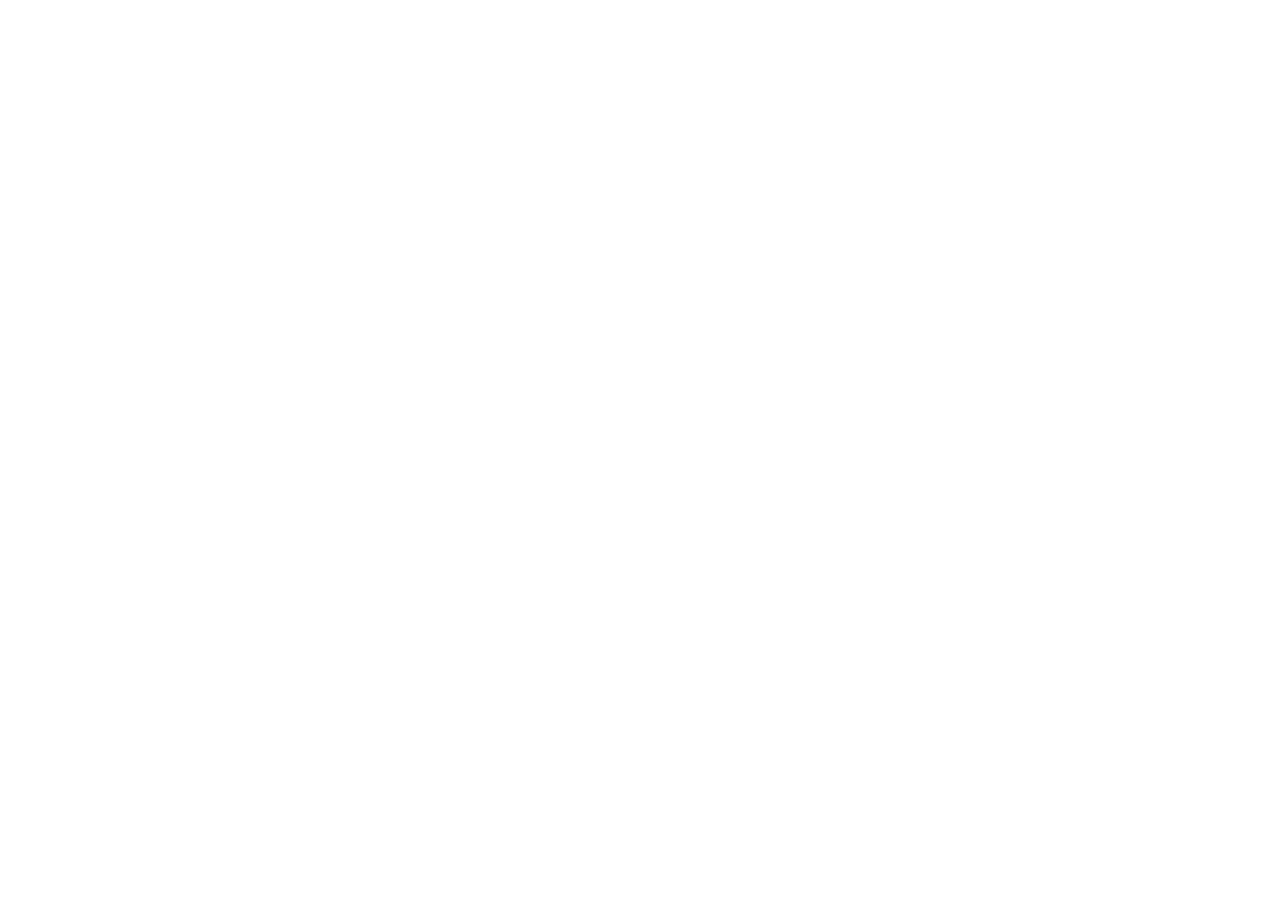
==== index.html @ a136c993 "Folder Structure Added" ====
<!DOCTYPE html>
<html lang="en">

<head>
    <meta charset="UTF-8">
    <meta name="viewport" content="width=device-width, initial-scale=1.0">
    <title>Document</title>
    <link rel="stylesheet" href="./assests/css/fonts.css">
    <link rel="stylesheet" href="./assests/css/style.css">
</head>

<body>

</body>

</html>
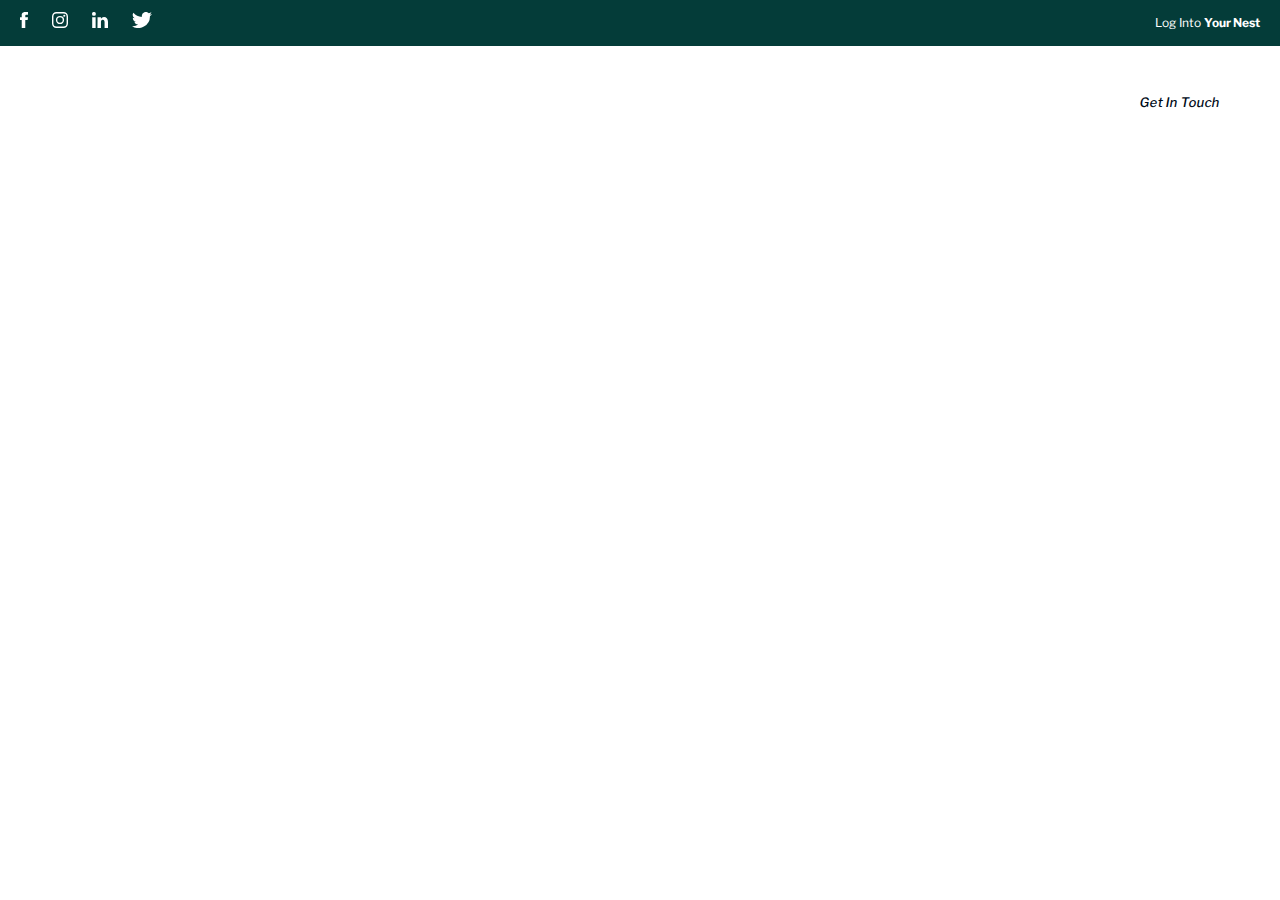
==== commit 4e68a20d: "Header Done" ====
--- a/index.html
+++ b/index.html
@@ -6,11 +6,101 @@
     <meta name="viewport" content="width=device-width, initial-scale=1.0">
     <title>Document</title>
     <link rel="stylesheet" href="./assests/css/fonts.css">
-    <link rel="stylesheet" href="./assests/css/style.css">
+    <link rel="stylesheet" href="./assests/css/app.css">
 </head>
 
 <body>
+    <!-- header start -->
+    <header>
+        <div class="top-bar">
+            <div class="container">
+                <div class="top-bar-wrapper">
+                    <div class="social-icons">
+                        <a href="javascript:void(0);" class="social-icon">
+                            <img src="./assests/images/icons/facebook.svg" alt="facebook">
+                        </a>
+                        <a href="javascript:void(0);" class="social-icon">
+                            <img src="./assests/images/icons/instagram.svg" alt="instagram">
+                        </a>
+                        <a href="javascript:void(0);" class="social-icon">
+                            <img src="./assests/images/icons/linkden.svg" alt="linkden">
+                        </a>
+                        <a href="javascript:void(0);" class="social-icon">
+                            <img src="./assests/images/icons/twitter.svg" alt="twitter">
+                        </a>
+                    </div>
+                    <div class="log-into">
+                        <a href="javascript:void(0);">Log Into <strong>Your Nest</strong></a>
+                    </div>
+
+                </div>
+            </div>
+        </div>
+        <div class="container">
+            <div class="menu-and-logo">
+                <div class="logo-nav-wrapper">
+                    <div class="logo">
+                        <img src="./assests/images/logos/brand-logo.svg" alt="brand-logo" class="light-logo">
+                        <img src="./assests/images/logos/dark-brand-logo.svg" alt="brand-logo" class="dark-logo">
+                    </div>
+                    <button type="button" class="nav-btn">
+                        <svg xmlns="http://www.w3.org/2000/svg" width="39" height="22" viewBox="0 0 39 22">
+                            <g id="Group_2636" data-name="Group 2636" transform="translate(-319 -86)">
+                                <rect id="Rectangle_878" data-name="Rectangle 878" width="39" height="2" transform="translate(319 86)" />
+                                <rect id="Rectangle_879" data-name="Rectangle 879" width="39" height="2" transform="translate(319 96)" />
+                                <rect id="Rectangle_880" data-name="Rectangle 880" width="39" height="2" transform="translate(319 106)" />
+                            </g>
+                        </svg>
+                    </button>
+                </div>
+                <div class="nav-menu">
+                    <div class="menu-and-btn-wrapper">
+                        <ul>
+                            <li><a href="javascript:void(0);">Who we are</a></li>
+                            <li><a href="javascript:void(0);">What We Do</a></li>
+                            <li><a href="javascript:void(0);">Our Purpose</a></li>
+                            <li><a href="javascript:void(0);">Case Studies</a></li>
+                            <li><a href="javascript:void(0);">Resources</a></li>
+                            <li><a href="javascript:void(0);" class="logo-in-text">Log Into <strong>Your Nest</strong></a></li>
+                        </ul>
+                        <div>
+                            <a href="javascript:void(0);" class="btn btn-header">Get In Touch</a>
+                        </div>
+                    </div>
+
+                </div>
+            </div>
+        </div>
+    </header>
+    <!-- header end -->
+
+    <!-- hero-banner start -->
+    <section class="hero-banner">
+        <div class="container">
+        </div>
+    </section>
+    <!-- hero-banner end -->
 
 </body>
+<script src="https://code.jquery.com/jquery-3.7.1.min.js"></script>
+<script>
+    function headerScript() {
+        var $menu = $('header').find('.nav-menu');
+        var $header = $('header');
+        var $navBtn = $('.nav-btn');
+        if (window.innerWidth < 1024) {
+            $menu.hide();
+            $navBtn.off('click').on('click', function () {
+                $header.toggleClass('active');
+                $header.find('.nav-menu').stop(true, true).slideToggle();
+            });
+        } else {
+            $menu.show();
+            $header.removeClass('active');
+        }
+    }
+    $(document).ready(headerScript);
+    $(window).on('resize', headerScript);
+</script>
 
 </html>--- a/assests/css/fonts.css
+++ b/assests/css/fonts.css
@@ -0,0 +1,140 @@
+@font-face {
+  font-family: "Libre Franklin";
+  src: url("../fonts/LibreFranklin-Black.eot");
+  src: url("../fonts/LibreFranklin-Black.eot?#iefix")
+      format("embedded-opentype"),
+    url("../fonts/LibreFranklin-Black.woff2") format("woff2"),
+    url("../fonts/LibreFranklin-Black.woff") format("woff"),
+    url("../fonts/LibreFranklin-Black.ttf") format("truetype");
+  font-weight: 900;
+  font-style: normal;
+  font-display: swap;
+}
+
+@font-face {
+  font-family: "Libre Franklin";
+  src: url("../fonts/LibreFranklin-ExtraBold.eot");
+  src: url("../fonts/LibreFranklin-ExtraBold.eot?#iefix")
+      format("embedded-opentype"),
+    url("../fonts/LibreFranklin-ExtraBold.woff2") format("woff2"),
+    url("../fonts/LibreFranklin-ExtraBold.woff") format("woff"),
+    url("../fonts/LibreFranklin-ExtraBold.ttf") format("truetype");
+  font-weight: bold;
+  font-style: normal;
+  font-display: swap;
+}
+
+@font-face {
+  font-family: "Libre Franklin";
+  src: url("../fonts/LibreFranklin-Bold.eot");
+  src: url("../fonts/LibreFranklin-Bold.eot?#iefix") format("embedded-opentype"),
+    url("../fonts/LibreFranklin-Bold.woff2") format("woff2"),
+    url("../fonts/LibreFranklin-Bold.woff") format("woff"),
+    url("../fonts/LibreFranklin-Bold.ttf") format("truetype");
+  font-weight: bold;
+  font-style: normal;
+  font-display: swap;
+}
+
+@font-face {
+  font-family: "Libre Franklin";
+  src: url("../fonts/LibreFranklin-ExtraLight.eot");
+  src: url("../fonts/LibreFranklin-ExtraLight.eot?#iefix")
+      format("embedded-opentype"),
+    url("../fonts/LibreFranklin-ExtraLight.woff2") format("woff2"),
+    url("../fonts/LibreFranklin-ExtraLight.woff") format("woff"),
+    url("../fonts/LibreFranklin-ExtraLight.ttf") format("truetype");
+  font-weight: 200;
+  font-style: normal;
+  font-display: swap;
+}
+
+@font-face {
+  font-family: "Libre Franklin";
+  src: url("../fonts/LibreFranklin-Light.eot");
+  src: url("../fonts/LibreFranklin-Light.eot?#iefix")
+      format("embedded-opentype"),
+    url("../fonts/LibreFranklin-Light.woff2") format("woff2"),
+    url("../fonts/LibreFranklin-Light.woff") format("woff"),
+    url("../fonts/LibreFranklin-Light.ttf") format("truetype");
+  font-weight: 300;
+  font-style: normal;
+  font-display: swap;
+}
+
+@font-face {
+  font-family: "Libre Franklin";
+  src: url("../fonts/LibreFranklin-LightItalic.eot");
+  src: url("../fonts/LibreFranklin-LightItalic.eot?#iefix")
+      format("embedded-opentype"),
+    url("../fonts/LibreFranklin-LightItalic.woff2") format("woff2"),
+    url("../fonts/LibreFranklin-LightItalic.woff") format("woff"),
+    url("../fonts/LibreFranklin-LightItalic.ttf") format("truetype");
+  font-weight: 300;
+  font-style: italic;
+  font-display: swap;
+}
+
+@font-face {
+  font-family: "Libre Franklin";
+  src: url("../fonts/LibreFranklin-Regular.eot");
+  src: url("../fonts/LibreFranklin-Regular.eot?#iefix")
+      format("embedded-opentype"),
+    url("../fonts/LibreFranklin-Regular.woff2") format("woff2"),
+    url("../fonts/LibreFranklin-Regular.woff") format("woff"),
+    url("../fonts/LibreFranklin-Regular.ttf") format("truetype");
+  font-weight: normal;
+  font-style: normal;
+  font-display: swap;
+}
+
+@font-face {
+  font-family: "Libre Franklin";
+  src: url("../fonts/LibreFranklin-SemiBold.eot");
+  src: url("../fonts/LibreFranklin-SemiBold.eot?#iefix")
+      format("embedded-opentype"),
+    url("../fonts/LibreFranklin-SemiBold.woff2") format("woff2"),
+    url("../fonts/LibreFranklin-SemiBold.woff") format("woff"),
+    url("../fonts/LibreFranklin-SemiBold.ttf") format("truetype");
+  font-weight: 600;
+  font-style: normal;
+  font-display: swap;
+}
+
+@font-face {
+  font-family: "Libre Franklin";
+  src: url("../fonts/LibreFranklin-Thin.eot");
+  src: url("../fonts/LibreFranklin-Thin.eot?#iefix") format("embedded-opentype"),
+    url("../fonts/LibreFranklin-Thin.woff2") format("woff2"),
+    url("../fonts/LibreFranklin-Thin.woff") format("woff"),
+    url("../fonts/LibreFranklin-Thin.ttf") format("truetype");
+  font-weight: 100;
+  font-style: normal;
+  font-display: swap;
+}
+
+@font-face {
+  font-family: "Libre Franklin";
+  src: url("../fonts/LibreFranklin-Medium.eot");
+  src: url("../fonts/LibreFranklin-Medium.eot?#iefix")
+      format("embedded-opentype"),
+    url("../fonts/LibreFranklin-Medium.woff2") format("woff2"),
+    url("../fonts/LibreFranklin-Medium.woff") format("woff"),
+    url("../fonts/LibreFranklin-Medium.ttf") format("truetype");
+  font-weight: 500;
+  font-style: normal;
+  font-display: swap;
+}
+
+@font-face {
+  font-family: "Libre Franklin";
+  src: url("../fonts/LibreFranklin-Thin_1.eot");
+  src: url("../fonts/LibreFranklin-Thin_1.eot?#iefix")
+      format("embedded-opentype"),
+    url("../fonts/LibreFranklin-Thin_1.woff2") format("woff2"),
+    url("../fonts/LibreFranklin-Thin_1.woff") format("woff"),
+    url("../fonts/LibreFranklin-Thin_1.ttf") format("truetype");
+  font-weight: 100;
+  font-style: normal;
+  font-display: swap;
+}
--- a/assests/css/app.css
+++ b/assests/css/app.css
@@ -0,0 +1,2 @@
+@import url("./style.css");
+@import url("./header.css");
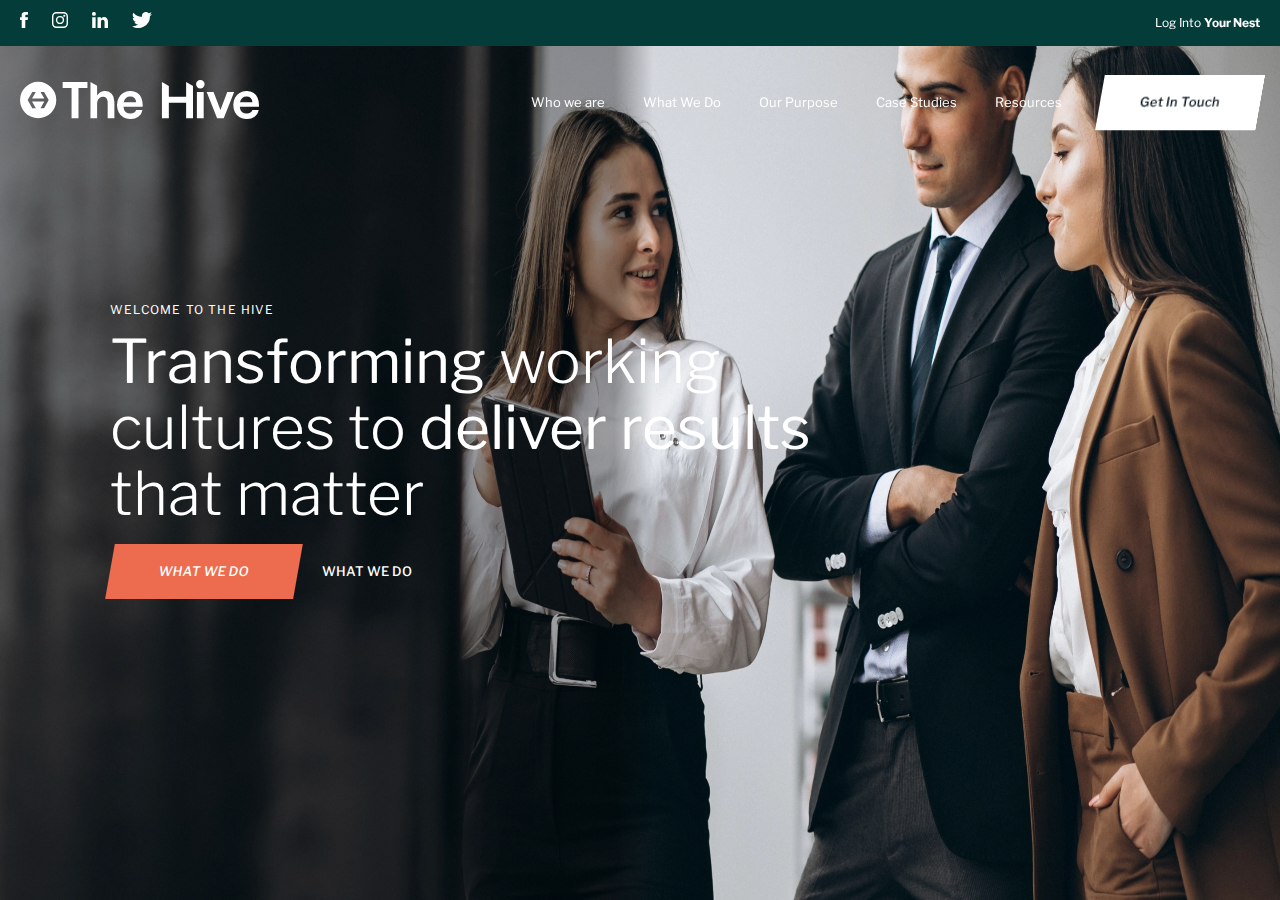
==== commit b4ddf594: "Hero Banner Responsive : WIP" ====
--- a/index.html
+++ b/index.html
@@ -64,7 +64,7 @@
                             <li><a href="javascript:void(0);" class="logo-in-text">Log Into <strong>Your Nest</strong></a></li>
                         </ul>
                         <div>
-                            <a href="javascript:void(0);" class="btn btn-header">Get In Touch</a>
+                            <a href="javascript:void(0);" class="btn-header">Get In Touch</a>
                         </div>
                     </div>
 
@@ -77,6 +77,17 @@
     <!-- hero-banner start -->
     <section class="hero-banner">
         <div class="container">
+            <div class="hero-content-wrapper">
+                <span class="caption">WELCOME TO THE HIVE</span>
+                <h1><strong>Transforming</strong> working cultures to <strong>deliver results </strong>that matter</h1>
+                <div class="hero-btn-wrap">
+                    <a href="javascript:void(0);" class="btn btn-primary">WHAT WE DO</a>
+                    <a href="javascript:void(0);" class="btn-text">WHAT WE DO</a>
+                </div>
+            </div>
+        </div>
+        <div class="hero-img">
+            <img src="./assests/images/section/hero-banner.jpg" alt="hero-banner">
         </div>
     </section>
     <!-- hero-banner end -->
@@ -84,6 +95,10 @@
 </body>
 <script src="https://code.jquery.com/jquery-3.7.1.min.js"></script>
 <script>
+    var $headerHeight = $('header').innerHeight() + 'px';
+    $("body").css("--headerHeight", $headerHeight);
+
+
     function headerScript() {
         var $menu = $('header').find('.nav-menu');
         var $header = $('header');
--- a/assests/css/app.css
+++ b/assests/css/app.css
@@ -1,2 +1,3 @@
 @import url("./style.css");
 @import url("./header.css");
+@import url("./section.css");
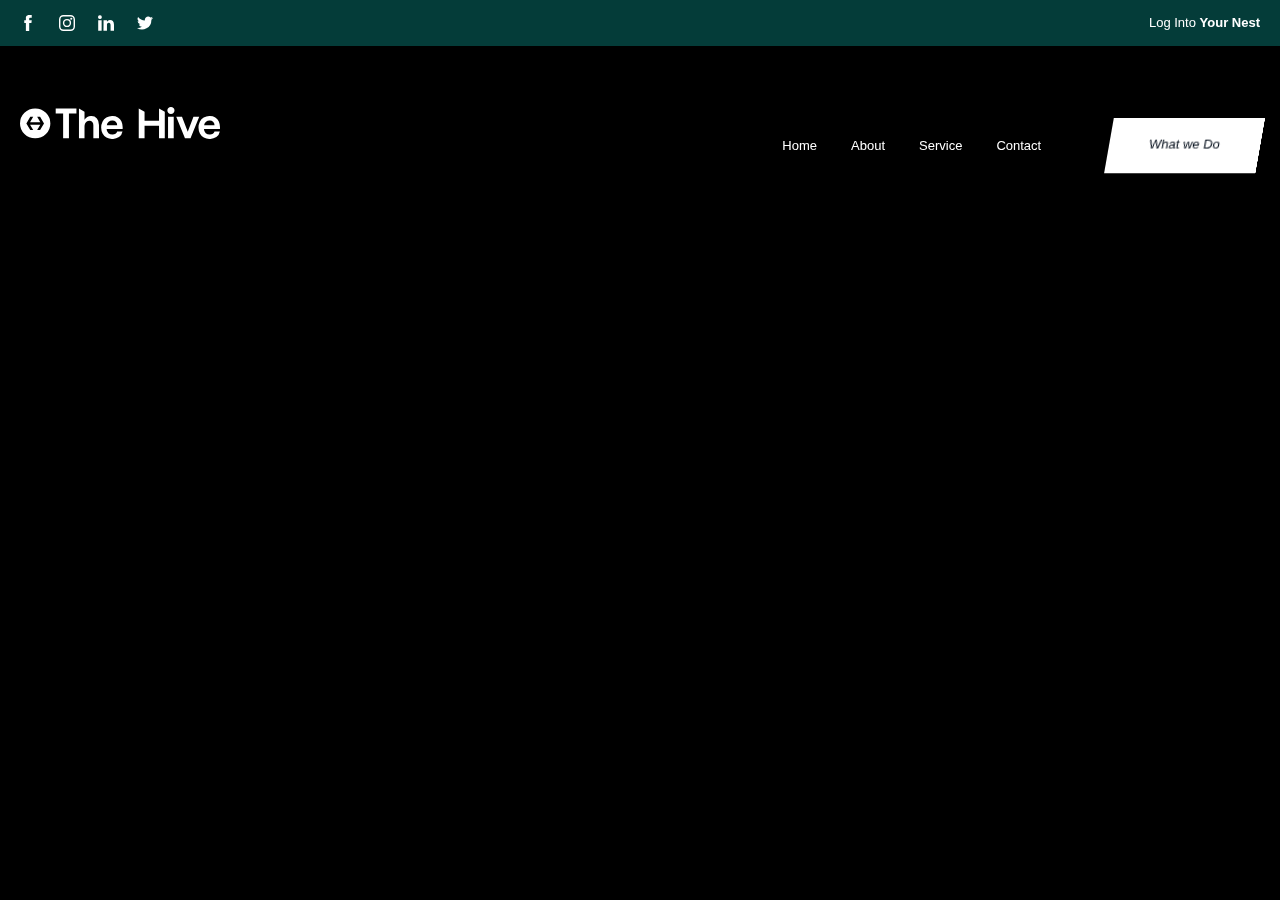
==== commit 922153e0: "Header Done" ====
--- a/index.html
+++ b/index.html
@@ -2,120 +2,108 @@
 <html lang="en">
 
 <head>
+    <title>Document</title>
     <meta charset="UTF-8">
     <meta name="viewport" content="width=device-width, initial-scale=1.0">
-    <title>Document</title>
-    <link rel="stylesheet" href="./assests/css/fonts.css">
     <link rel="stylesheet" href="./assests/css/app.css">
 </head>
 
-<body>
-    <!-- header start -->
-    <header>
-        <div class="top-bar">
-            <div class="container">
-                <div class="top-bar-wrapper">
-                    <div class="social-icons">
-                        <a href="javascript:void(0);" class="social-icon">
-                            <img src="./assests/images/icons/facebook.svg" alt="facebook">
-                        </a>
-                        <a href="javascript:void(0);" class="social-icon">
-                            <img src="./assests/images/icons/instagram.svg" alt="instagram">
-                        </a>
-                        <a href="javascript:void(0);" class="social-icon">
-                            <img src="./assests/images/icons/linkden.svg" alt="linkden">
-                        </a>
-                        <a href="javascript:void(0);" class="social-icon">
-                            <img src="./assests/images/icons/twitter.svg" alt="twitter">
-                        </a>
-                    </div>
-                    <div class="log-into">
-                        <a href="javascript:void(0);">Log Into <strong>Your Nest</strong></a>
-                    </div>
-
+<body style="background-color: var(--black);">
+    <script src="./assests/js/main.js"></script>
+</body>
+<!-- Header Start -->
+<header>
+    <div class="header-top-bar">
+        <div class="container">
+            <div class="top-bar">
+                <div class="social-icons">
+                    <a href="javascript">
+                        <img src="./assests/images/icons/facebook.svg" alt="facebook">
+                    </a>
+                    <a href="javascript">
+                        <img src="./assests/images/icons/instagram.svg" alt="instagram">
+                    </a>
+                    <a href="javascript">
+                        <img src="./assests/images/icons/linkden.svg" alt="linkden">
+                    </a>
+                    <a href="javascript">
+                        <img src="./assests/images/icons/twitter.svg" alt="twitter">
+                    </a>
+                </div>
+                <div class="log-text">
+                    <a href="javascript:void(0);">Log Into <strong>Your Nest</strong></a>
                 </div>
             </div>
         </div>
-        <div class="container">
-            <div class="menu-and-logo">
-                <div class="logo-nav-wrapper">
-                    <div class="logo">
-                        <img src="./assests/images/logos/brand-logo.svg" alt="brand-logo" class="light-logo">
-                        <img src="./assests/images/logos/dark-brand-logo.svg" alt="brand-logo" class="dark-logo">
-                    </div>
-                    <button type="button" class="nav-btn">
-                        <svg xmlns="http://www.w3.org/2000/svg" width="39" height="22" viewBox="0 0 39 22">
-                            <g id="Group_2636" data-name="Group 2636" transform="translate(-319 -86)">
-                                <rect id="Rectangle_878" data-name="Rectangle 878" width="39" height="2" transform="translate(319 86)" />
-                                <rect id="Rectangle_879" data-name="Rectangle 879" width="39" height="2" transform="translate(319 96)" />
-                                <rect id="Rectangle_880" data-name="Rectangle 880" width="39" height="2" transform="translate(319 106)" />
+    </div>
+    <div class="container">
+        <div class="header-main-wrapper">
+            <div class="logo-nav-wrapper">
+                <a href="javascript:void(0);">
+                    <img src="./assests/images/logos/brand-logo.svg" alt="brand-logo">
+                </a>
+                <div class="nav-bar">
+                    <svg xmlns="http://www.w3.org/2000/svg" width="39" height="22" viewBox="0 0 39 22">
+                        <g id="Group_2636" data-name="Group 2636" transform="translate(-319 -86)">
+                            <rect id="Rectangle_878" data-name="Rectangle 878" width="39" height="2" transform="translate(319 86)" />
+                            <rect id="Rectangle_879" data-name="Rectangle 879" width="39" height="2" transform="translate(319 96)" />
+                            <rect id="Rectangle_880" data-name="Rectangle 880" width="39" height="2" transform="translate(319 106)" />
+                        </g>
+                    </svg>
+                </div>
+            </div>
+            <div class="menu-items">
+                <div class="logo-nav-wrapper light">
+                    <a href="javascript:void(0);">
+                        <img src="./assests/images/logos/dark-brand-logo.svg" alt="brand-logo">
+                    </a>
+                    <div class="nav-bar">
+                        <svg xmlns="http://www.w3.org/2000/svg" width="51" height="51" viewBox="0 0 51 51">
+                            <g id="Group_931" data-name="Group 931" transform="translate(-1148 -140.32)">
+                                <circle id="Ellipse_25" data-name="Ellipse 25" cx="25.5" cy="25.5" r="25.5" transform="translate(1148 140.32)" fill="#ed6c4f" />
+                                <g id="Group_364" data-name="Group 364" transform="translate(1165.471 157.471)">
+                                    <rect id="Rectangle_35" data-name="Rectangle 35" width="22.133" height="1.844" transform="translate(0 15.651) rotate(-45)" fill="#fff" />
+                                    <rect id="Rectangle_36" data-name="Rectangle 36" width="22.133" height="1.844" transform="translate(15.651 16.955) rotate(-135)" fill="#fff" />
+                                </g>
                             </g>
                         </svg>
-                    </button>
+                    </div>
                 </div>
-                <div class="nav-menu">
-                    <div class="menu-and-btn-wrapper">
-                        <ul>
-                            <li><a href="javascript:void(0);">Who we are</a></li>
-                            <li><a href="javascript:void(0);">What We Do</a></li>
-                            <li><a href="javascript:void(0);">Our Purpose</a></li>
-                            <li><a href="javascript:void(0);">Case Studies</a></li>
-                            <li><a href="javascript:void(0);">Resources</a></li>
-                            <li><a href="javascript:void(0);" class="logo-in-text">Log Into <strong>Your Nest</strong></a></li>
-                        </ul>
-                        <div>
-                            <a href="javascript:void(0);" class="btn-header">Get In Touch</a>
-                        </div>
-                    </div>
-
-                </div>
+                <ul>
+                    <li>
+                        <a href="javascript:void(0);">Home</a>
+                    </li>
+                    <li>
+                        <a href="javascript:void(0);">About</a>
+                    </li>
+                    <li>
+                        <a href="javascript:void(0);">Service</a>
+                    </li>
+                    <li>
+                        <a href="javascript:void(0);">Contact</a>
+                    </li>
+                    <li>
+                        <a href="javascript:void(0);" class="text-log-info">Log Into <strong>Your Nest</strong></a>
+                    </li>
+                    <li class="header-btn-wrapper">
+                        <a href="javascript:void(0);" class="btn-header">What we Do</a>
+                        <a href="javascript:void(0);" class="btn btn-secondary">GET IN TOUCH</a>
+                    </li>
+                </ul>
             </div>
         </div>
-    </header>
-    <!-- header end -->
-
-    <!-- hero-banner start -->
-    <section class="hero-banner">
-        <div class="container">
-            <div class="hero-content-wrapper">
-                <span class="caption">WELCOME TO THE HIVE</span>
-                <h1><strong>Transforming</strong> working cultures to <strong>deliver results </strong>that matter</h1>
-                <div class="hero-btn-wrap">
-                    <a href="javascript:void(0);" class="btn btn-primary">WHAT WE DO</a>
-                    <a href="javascript:void(0);" class="btn-text">WHAT WE DO</a>
-                </div>
-            </div>
-        </div>
-        <div class="hero-img">
-            <img src="./assests/images/section/hero-banner.jpg" alt="hero-banner">
-        </div>
-    </section>
-    <!-- hero-banner end -->
-
-</body>
+    </div>
+</header>
+<!-- Header End -->
 <script src="https://code.jquery.com/jquery-3.7.1.min.js"></script>
 <script>
-    var $headerHeight = $('header').innerHeight() + 'px';
-    $("body").css("--headerHeight", $headerHeight);
-
-
-    function headerScript() {
-        var $menu = $('header').find('.nav-menu');
+    $(document).ready(function () {
         var $header = $('header');
-        var $navBtn = $('.nav-btn');
-        if (window.innerWidth < 1024) {
-            $menu.hide();
-            $navBtn.off('click').on('click', function () {
-                $header.toggleClass('active');
-                $header.find('.nav-menu').stop(true, true).slideToggle();
-            });
-        } else {
-            $menu.show();
-            $header.removeClass('active');
-        }
-    }
-    $(document).ready(headerScript);
-    $(window).on('resize', headerScript);
+        $('body').css('--headerHeight', $header.innerHeight() + "px");
+        $('.nav-bar').click(function () {
+            $('header').toggleClass('meno-open');
+        })
+    });
 </script>
 
 </html>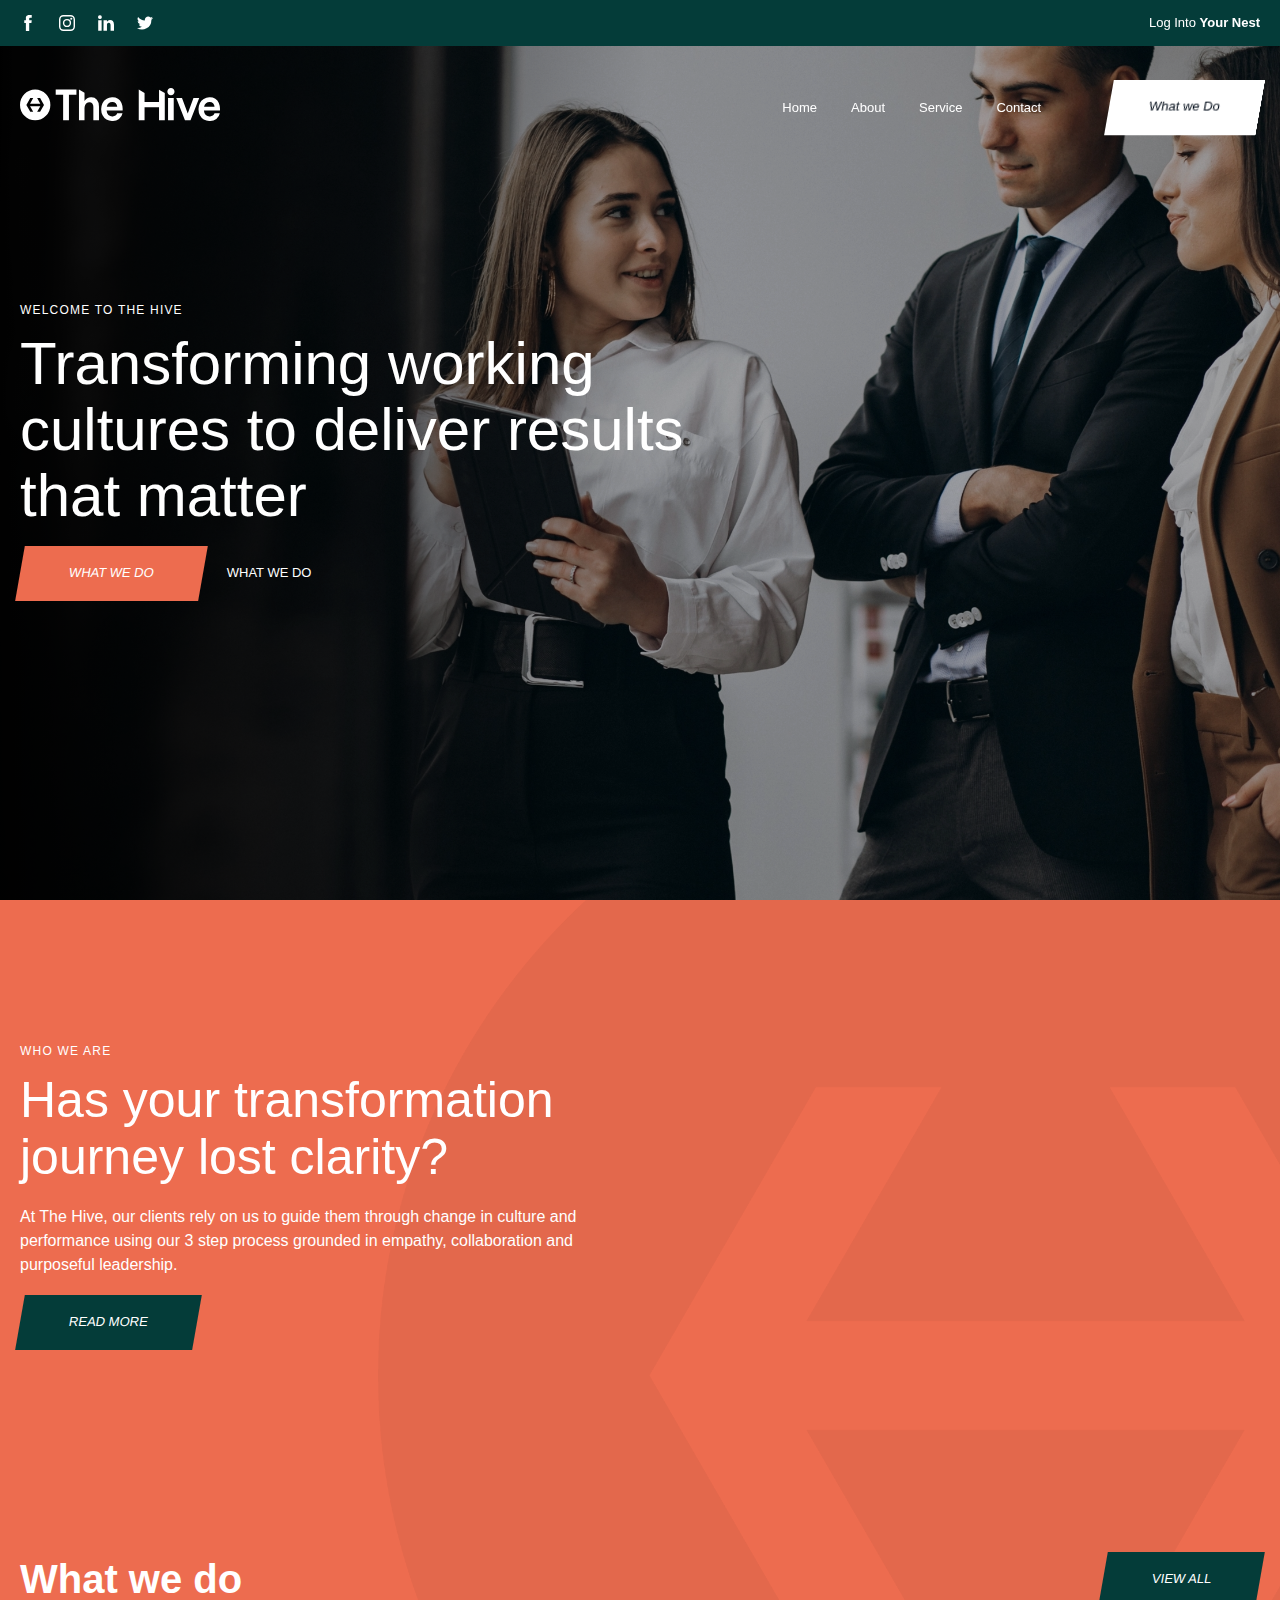
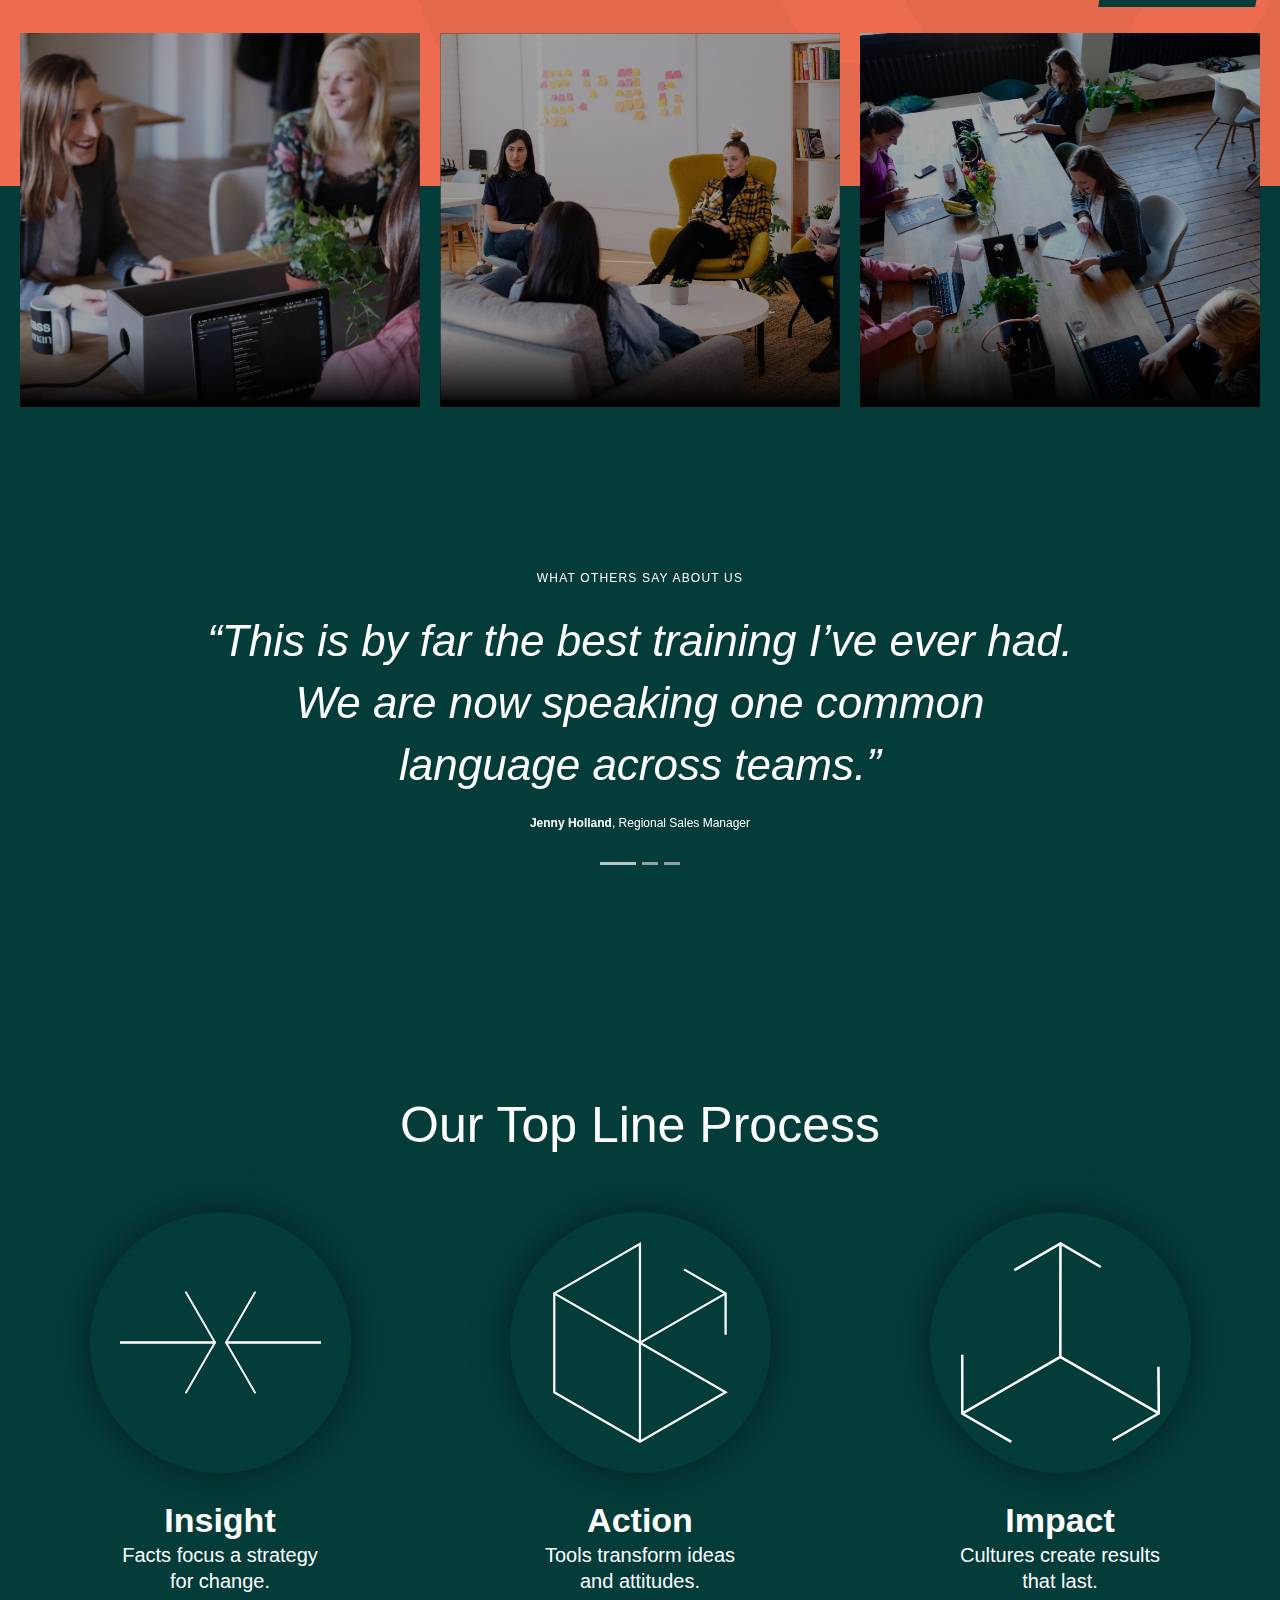
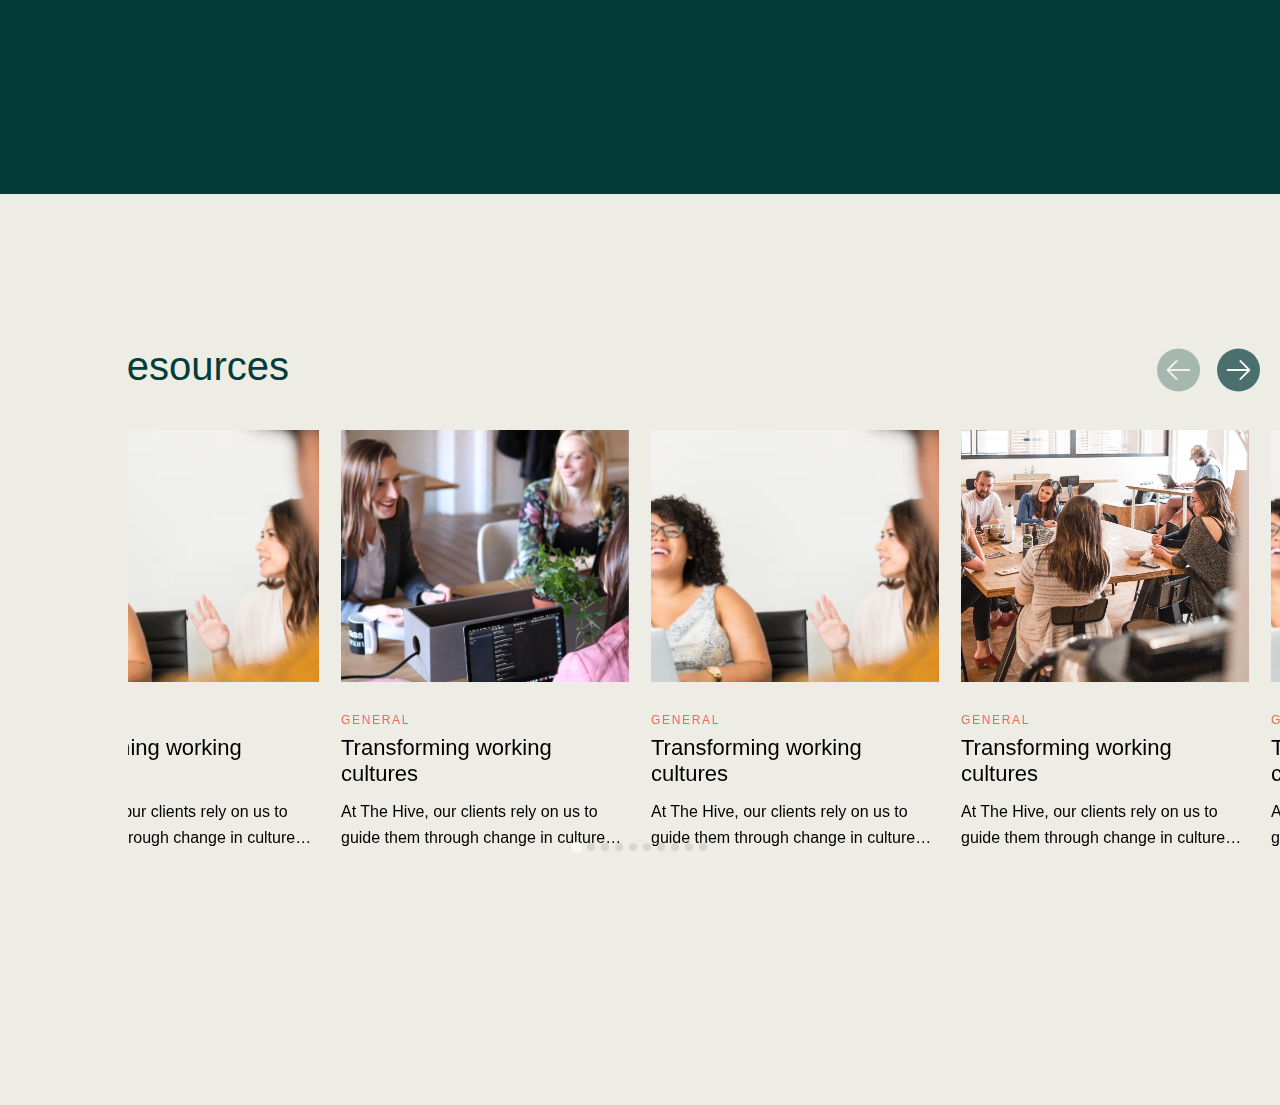
==== commit 2e58af44: "Our  Resources Slider Design" ====
--- a/index.html
+++ b/index.html
@@ -5,10 +5,11 @@
     <title>Document</title>
     <meta charset="UTF-8">
     <meta name="viewport" content="width=device-width, initial-scale=1.0">
+    <link href="https://cdn.jsdelivr.net/npm/@splidejs/splide@4.1.4/dist/css/splide.min.css" rel="stylesheet">
     <link rel="stylesheet" href="./assests/css/app.css">
 </head>
 
-<body style="background-color: var(--black);">
+<body>
     <script src="./assests/js/main.js"></script>
 </body>
 <!-- Header Start -->
@@ -40,7 +41,8 @@
         <div class="header-main-wrapper">
             <div class="logo-nav-wrapper">
                 <a href="javascript:void(0);">
-                    <img src="./assests/images/logos/brand-logo.svg" alt="brand-logo">
+                    <img src="./assests/images/logos/brand-logo.svg" class="light-brand-logo" alt="brand-logo">
+                    <img src="./assests/images/logos/dark-brand-logo.svg" class="dark-brand-logo" alt="brand-logo">
                 </a>
                 <div class="nav-bar">
                     <svg xmlns="http://www.w3.org/2000/svg" width="39" height="22" viewBox="0 0 39 22">
@@ -95,8 +97,341 @@
     </div>
 </header>
 <!-- Header End -->
+
+<section class="hero-banner">
+    <div class="container">
+        <div class="hero-content">
+            <span class="caption">WELCOME TO THE HIVE</span>
+            <h1><strong>Transforming</strong> working cultures to <strong>deliver results</strong> that matter</h1>
+            <div class="hero-btn-wrapper">
+                <a href="javascript:void(0);" class="btn btn-primary">WHAT WE DO</a>
+                <a href="javascript:void(0);" class="btn btn-primary mobile">WHAT WE DO</a>
+                <a href="javascript:void(0);" class="btn-text">WHAT WE DO</a>
+            </div>
+        </div>
+    </div>
+    <div class="hero-image">
+        <img src="./assests/images/section/hero-banner.jpg" alt="hero-banner">
+    </div>
+</section>
+
+<!-- Hero End -->
+
+<section class="transformation-journey">
+    <div class="container">
+        <div class="journey-content">
+            <span class="caption">WHO WE ARE</span>
+            <h2>Has your transformation journey <strong>lost clarity?</strong></h2>
+            <p>At The Hive, our clients rely on us to guide them through change in culture and performance using our 3 step process grounded in empathy, collaboration and purposeful leadership.</p>
+            <a href="javascript:void(0);" class="btn btn-secondary">READ MORE</a>
+        </div>
+        <div class="what-we-do">
+            <div class="what-we-header">
+                <h3>What we do</h3>
+                <a href="javascript:void(0);" class="btn btn-secondary">VIEW ALL</a>
+            </div>
+            <div class="what-we-cards">
+                <a href="javascript:void(0);" class="we-card">
+                    <div class="we-card-img">
+                        <img src="./assests/images/section/problem-solving.png.png" alt="problem-solving.png">
+                    </div>
+                    <div class="we-card-content">
+                        <h4>Problem Solving</h4>
+                        <span class="we-card-icon">
+                            <svg xmlns="http://www.w3.org/2000/svg" viewBox="0 0 24 24" fill="none" stroke="currentColor" stroke-linecap="round" stroke-linejoin="round" width="24" height="24" stroke-width="2">
+                                <path d="M5 12l14 0"></path>
+                                <path d="M15 16l4 -4"></path>
+                                <path d="M15 8l4 4"></path>
+                            </svg>
+                        </span>
+                    </div>
+                </a>
+                <a href="javascript:void(0);" class="we-card">
+                    <div class="we-card-img">
+                        <img src="./assests/images/section/communication.png" alt="communication">
+                    </div>
+                    <div class="we-card-content">
+                        <h4>Communication</h4>
+                        <span class="we-card-icon">
+                            <svg xmlns="http://www.w3.org/2000/svg" viewBox="0 0 24 24" fill="none" stroke="currentColor" stroke-linecap="round" stroke-linejoin="round" width="24" height="24" stroke-width="2">
+                                <path d="M5 12l14 0"></path>
+                                <path d="M15 16l4 -4"></path>
+                                <path d="M15 8l4 4"></path>
+                            </svg>
+                        </span>
+                    </div>
+                </a>
+                <a href="javascript:void(0);" class="we-card">
+                    <div class="we-card-img">
+                        <img src="./assests/images/section/leadership.png" alt="leadership">
+                    </div>
+                    <div class="we-card-content">
+                        <h4>Leadership</h4>
+                        <span class="we-card-icon">
+                            <svg xmlns="http://www.w3.org/2000/svg" viewBox="0 0 24 24" fill="none" stroke="currentColor" stroke-linecap="round" stroke-linejoin="round" width="24" height="24" stroke-width="2">
+                                <path d="M5 12l14 0"></path>
+                                <path d="M15 16l4 -4"></path>
+                                <path d="M15 8l4 4"></path>
+                            </svg>
+                        </span>
+                    </div>
+                </a>
+            </div>
+        </div>
+    </div>
+    <!-- Thre box with Icon -->
+</section>
+
+<!-- Testimonial -->
+<section class="testimonial">
+    <div class="container">
+        <div class="testimonial-slider splide" role="group" aria-label="Splide Basic HTML Example">
+            <div class="splide__track">
+                <ul class="splide__list">
+                    <li class="splide__slide">
+                        <div class="testimonial-slide">
+                            <span class="caption">WHAT OTHERS SAY ABOUT US</span>
+                            <h2>“This is by far the best training I’ve ever had. We are now speaking one common language across teams.”</h2>
+                            <span class="author-name"><strong>Jenny Holland</strong>, Regional Sales Manager</span>
+                        </div>
+                    </li>
+                    <li class="splide__slide">
+                        <div class="testimonial-slide">
+                            <span class="caption">WHAT OTHERS SAY ABOUT US</span>
+                            <h2>“This is by far the best training I’ve ever had. We are now speaking one common language across teams.”</h2>
+                            <span class="author-name"><strong>Jenny Holland</strong>, Regional Sales Manager</span>
+                        </div>
+                    </li>
+                    <li class="splide__slide">
+                        <div class="testimonial-slide">
+                            <span class="caption">WHAT OTHERS SAY ABOUT US</span>
+                            <h2>“This is by far the best training I’ve ever had. We are now speaking one common language across teams.”</h2>
+                            <span class="author-name"><strong>Jenny Holland</strong>, Regional Sales Manager</span>
+                        </div>
+                    </li>
+                </ul>
+            </div>
+        </div>
+    </div>
+</section>
+
+<!-- Our Top Line Process -->
+<section class="line-process-section">
+    <div class="container">
+        <div>
+            <h2>Our Top Line <strong>Process</strong></h2>
+            <div class="line-process-grid">
+                <div class="line-process-item">
+                    <div class="process-item-img">
+                        <img src="./assests/images/section/insight.svg" alt="insight">
+                    </div>
+                    <h4>Insight</h4>
+                    <p class="process-content-line">Facts focus a strategy for change.</p>
+                </div>
+                <div class="line-process-item">
+                    <div class="process-item-img">
+                        <img src="./assests/images/section/action.svg" alt="action">
+                    </div>
+                    <h4>Action</h4>
+                    <p class="process-content-line">Tools transform ideas and attitudes.</p>
+                </div>
+                <div class="line-process-item">
+                    <div class="process-item-img">
+                        <img src="./assests/images/section/impact.svg" alt="impact">
+                    </div>
+                    <h4>Impact</h4>
+                    <p class="process-content-line">Cultures create results that last.</p>
+                </div>
+            </div>
+        </div>
+    </div>
+</section>
+
+<!-- Our Resources  -->
+<section class="our-resources">
+    <div class="container">
+        <div class="resources-heading">
+            <h2>Our Resources</h2>
+        </div>
+        <div class="our-resources-slider splide" role="group" aria-label="Splide Basic HTML Example">
+            <div class="splide__arrows">
+                <button class="splide__arrow splide__arrow--prev">
+                    <svg data-slot="icon" fill="none" stroke-width="1.5" stroke="currentColor" viewBox="0 0 24 24" xmlns="http://www.w3.org/2000/svg" aria-hidden="true">
+                        <path stroke-linecap="round" stroke-linejoin="round" d="M10.5 19.5 3 12m0 0 7.5-7.5M3 12h18"></path>
+                    </svg>
+                </button>
+                <button class="splide__arrow splide__arrow--next">
+                    <svg data-slot="icon" fill="none" stroke-width="1.5" stroke="currentColor" viewBox="0 0 24 24" xmlns="http://www.w3.org/2000/svg" aria-hidden="true">
+                        <path stroke-linecap="round" stroke-linejoin="round" d="M13.5 4.5 21 12m0 0-7.5 7.5M21 12H3"></path>
+                    </svg>
+                </button>
+            </div>
+            <div class="splide__track">
+                <ul class="splide__list">
+                    <li class="splide__slide">
+                        <div class="resources-card">
+                            <div class="resources-card-img">
+                                <img src="./assests/images/section/our-resources01.png" alt="our-resources01">
+                            </div>
+                            <div class="resources-content">
+                                <span>GENERAL</span>
+                                <h5>Transforming working cultures</h5>
+                                <p class="truncate-2">At The Hive, our clients rely on us to guide them through change in culture and performance using our 3 step process grounded in empathy, collaboration and purposeful leadership.</p>
+                            </div>
+                        </div>
+                    </li>
+                    <li class="splide__slide">
+                        <div class="resources-card">
+                            <div class="resources-card-img">
+                                <img src="./assests/images/section/our-resources03.png" alt="our-resources01">
+                            </div>
+                            <div class="resources-content">
+                                <span>GENERAL</span>
+                                <h5>Transforming working cultures</h5>
+                                <p class="truncate-2">At The Hive, our clients rely on us to guide them through change in culture and performance using our 3 step process grounded in empathy, collaboration and purposeful leadership.</p>
+                            </div>
+                        </div>
+                    </li>
+                    <li class="splide__slide">
+                        <div class="resources-card">
+                            <div class="resources-card-img">
+                                <img src="./assests/images/section/our-resources01.png" alt="our-resources01">
+                            </div>
+                            <div class="resources-content">
+                                <span>GENERAL</span>
+                                <h5>Transforming working cultures</h5>
+                                <p class="truncate-2">At The Hive, our clients rely on us to guide them through change in culture and performance using our 3 step process grounded in empathy, collaboration and purposeful leadership.</p>
+                            </div>
+                        </div>
+                    </li>
+                    <li class="splide__slide">
+                        <div class="resources-card">
+                            <div class="resources-card-img">
+                                <img src="./assests/images/section/our-resources02.png" alt="our-resources01">
+                            </div>
+                            <div class="resources-content">
+                                <span>GENERAL</span>
+                                <h5>Transforming working cultures</h5>
+                                <p class="truncate-2">At The Hive, our clients rely on us to guide them through change in culture and performance using our 3 step process grounded in empathy, collaboration and purposeful leadership.</p>
+                            </div>
+                        </div>
+                    </li>
+                    <li class="splide__slide">
+                        <div class="resources-card">
+                            <div class="resources-card-img">
+                                <img src="./assests/images/section/our-resources01.png" alt="our-resources01">
+                            </div>
+                            <div class="resources-content">
+                                <span>GENERAL</span>
+                                <h5>Transforming working cultures</h5>
+                                <p class="truncate-2">At The Hive, our clients rely on us to guide them through change in culture and performance using our 3 step process grounded in empathy, collaboration and purposeful leadership.</p>
+                            </div>
+                        </div>
+                    </li>
+                    <li class="splide__slide">
+                        <div class="resources-card">
+                            <div class="resources-card-img">
+                                <img src="./assests/images/section/our-resources01.png" alt="our-resources01">
+                            </div>
+                            <div class="resources-content">
+                                <span>GENERAL</span>
+                                <h5>Transforming working cultures</h5>
+                                <p class="truncate-2">At The Hive, our clients rely on us to guide them through change in culture and performance using our 3 step process grounded in empathy, collaboration and purposeful leadership.</p>
+                            </div>
+                        </div>
+                    </li>
+                    <li class="splide__slide">
+                        <div class="resources-card">
+                            <div class="resources-card-img">
+                                <img src="./assests/images/section/our-resources03.png" alt="our-resources01">
+                            </div>
+                            <div class="resources-content">
+                                <span>GENERAL</span>
+                                <h5>Transforming working cultures</h5>
+                                <p class="truncate-2">At The Hive, our clients rely on us to guide them through change in culture and performance using our 3 step process grounded in empathy, collaboration and purposeful leadership.</p>
+                            </div>
+                        </div>
+                    </li>
+                    <li class="splide__slide">
+                        <div class="resources-card">
+                            <div class="resources-card-img">
+                                <img src="./assests/images/section/our-resources01.png" alt="our-resources01">
+                            </div>
+                            <div class="resources-content">
+                                <span>GENERAL</span>
+                                <h5>Transforming working cultures</h5>
+                                <p class="truncate-2">At The Hive, our clients rely on us to guide them through change in culture and performance using our 3 step process grounded in empathy, collaboration and purposeful leadership.</p>
+                            </div>
+                        </div>
+                    </li>
+                    <li class="splide__slide">
+                        <div class="resources-card">
+                            <div class="resources-card-img">
+                                <img src="./assests/images/section/our-resources02.png" alt="our-resources01">
+                            </div>
+                            <div class="resources-content">
+                                <span>GENERAL</span>
+                                <h5>Transforming working cultures</h5>
+                                <p class="truncate-2">At The Hive, our clients rely on us to guide them through change in culture and performance using our 3 step process grounded in empathy, collaboration and purposeful leadership.</p>
+                            </div>
+                        </div>
+                    </li>
+                    <li class="splide__slide">
+                        <div class="resources-card">
+                            <div class="resources-card-img">
+                                <img src="./assests/images/section/our-resources01.png" alt="our-resources01">
+                            </div>
+                            <div class="resources-content">
+                                <span>GENERAL</span>
+                                <h5>Transforming working cultures</h5>
+                                <p class="truncate-2">At The Hive, our clients rely on us to guide them through change in culture and performance using our 3 step process grounded in empathy, collaboration and purposeful leadership.</p>
+                            </div>
+                        </div>
+                    </li>
+                </ul>
+            </div>
+        </div>
+    </div>
+</section>
+
+<!-- Footer -->
+<footer>
+    <div class="container">
+        <div class="footer-cards">
+
+        </div>
+    </div>
+</footer>
+
 <script src="https://code.jquery.com/jquery-3.7.1.min.js"></script>
+<script src="https://cdn.jsdelivr.net/npm/@splidejs/splide@4.1.4/dist/js/splide.min.js"></script>
 <script>
+    var testimonialSlider = new Splide('.testimonial-slider', {
+        type: 'loop',
+        drag: 'free',
+        autoplay: true,
+        arrows: false,
+    });
+    testimonialSlider.mount();
+
+    var SlideResources = new Splide('.our-resources-slider', {
+        focus: 'start',
+        perPage: 4,
+        breakpoints: {
+            1023: {
+                perPage: 3,
+            },
+            767: {
+                perPage: 2,
+            },
+            640: {
+                perPage: 1,
+            },
+        }
+    });
+    SlideResources.mount();
+
+    // Header Script
     $(document).ready(function () {
         var $header = $('header');
         $('body').css('--headerHeight', $header.innerHeight() + "px");
@@ -104,6 +439,8 @@
             $('header').toggleClass('meno-open');
         })
     });
+
+
 </script>
 
 </html>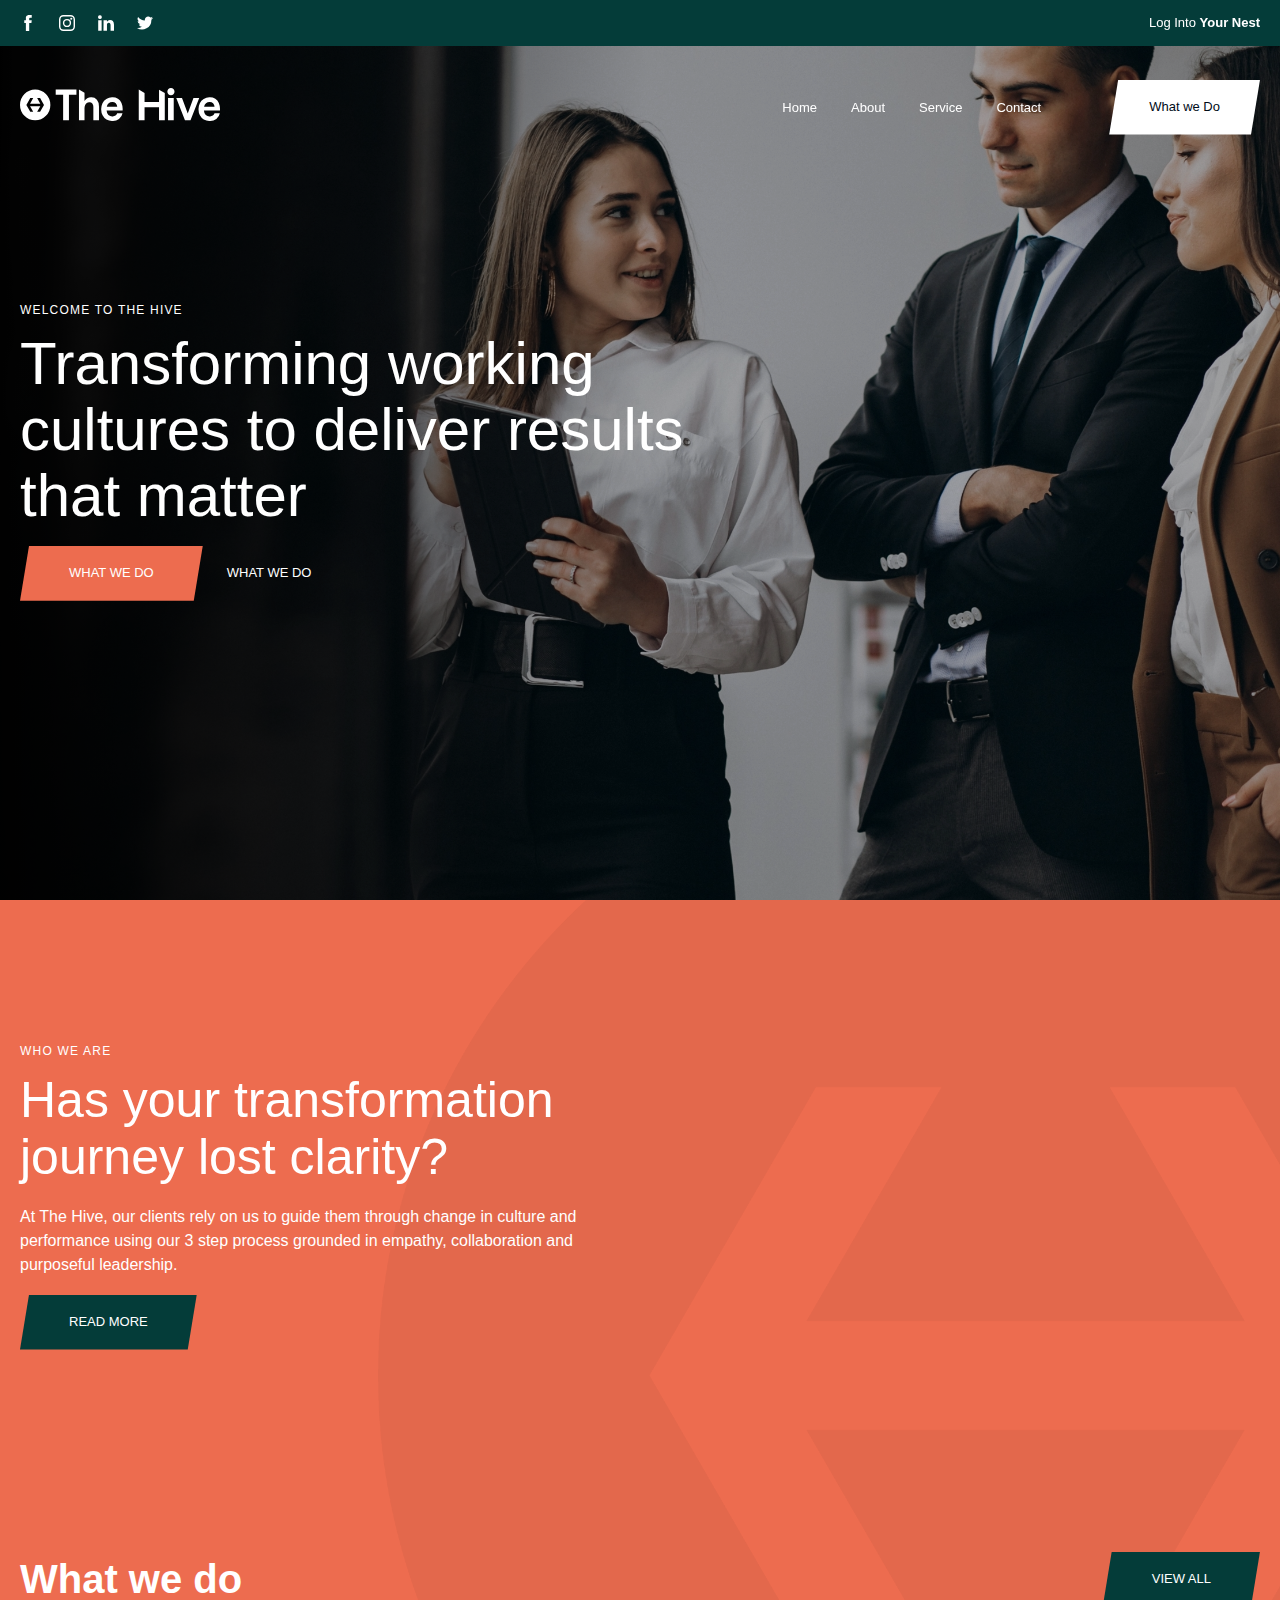
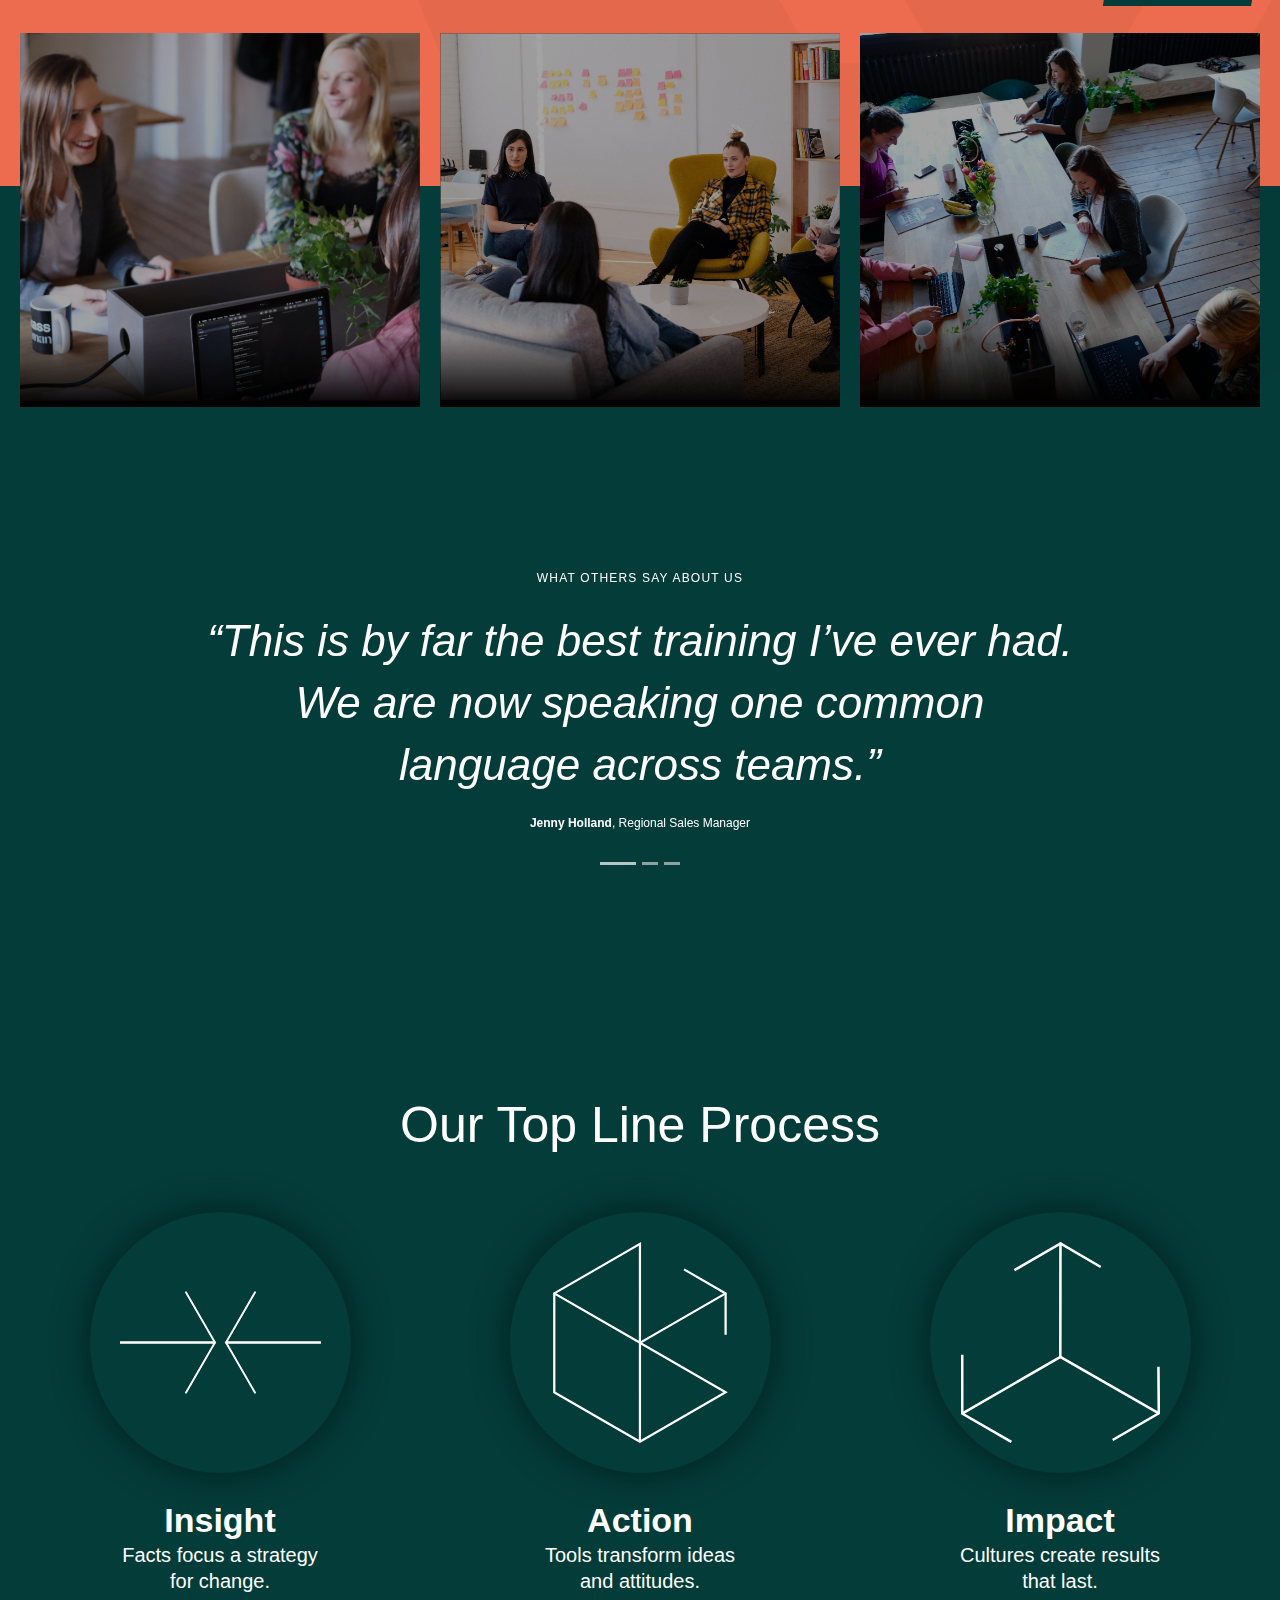
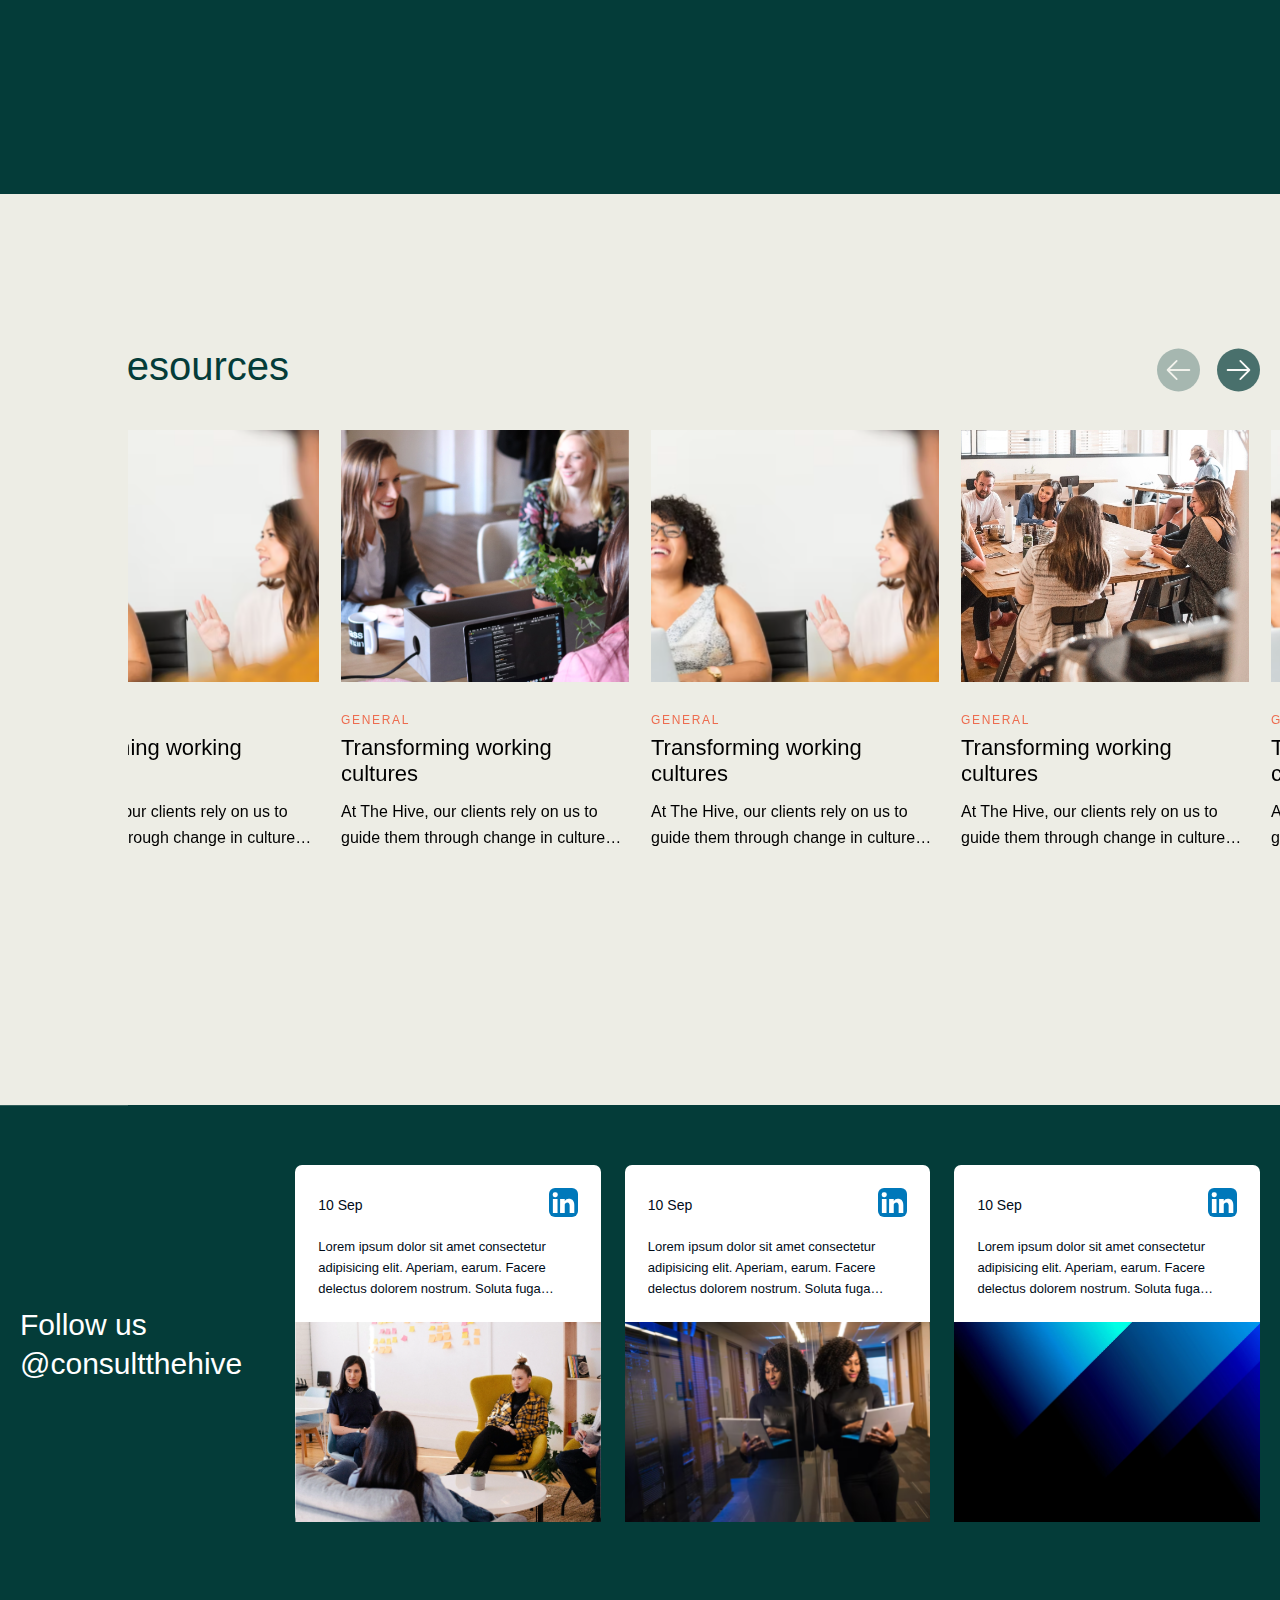
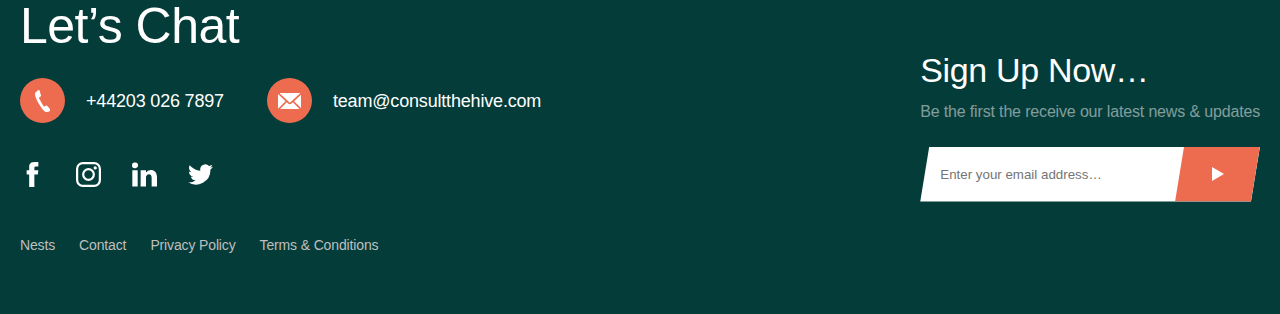
==== commit 6daa104a: "Footer WIP" ====
--- a/index.html
+++ b/index.html
@@ -3,10 +3,10 @@
 
 <head>
     <title>Document</title>
-    <meta charset="UTF-8">
-    <meta name="viewport" content="width=device-width, initial-scale=1.0">
-    <link href="https://cdn.jsdelivr.net/npm/@splidejs/splide@4.1.4/dist/css/splide.min.css" rel="stylesheet">
-    <link rel="stylesheet" href="./assests/css/app.css">
+    <meta charset="UTF-8" />
+    <meta name="viewport" content="width=device-width, initial-scale=1.0" />
+    <link href="https://cdn.jsdelivr.net/npm/@splidejs/splide@4.1.4/dist/css/splide.min.css" rel="stylesheet" />
+    <link rel="stylesheet" href="./assests/css/app.css" />
 </head>
 
 <body>
@@ -19,16 +19,16 @@
             <div class="top-bar">
                 <div class="social-icons">
                     <a href="javascript">
-                        <img src="./assests/images/icons/facebook.svg" alt="facebook">
+                        <img src="./assests/images/icons/facebook.svg" alt="facebook" />
                     </a>
                     <a href="javascript">
-                        <img src="./assests/images/icons/instagram.svg" alt="instagram">
+                        <img src="./assests/images/icons/instagram.svg" alt="instagram" />
                     </a>
                     <a href="javascript">
-                        <img src="./assests/images/icons/linkden.svg" alt="linkden">
+                        <img src="./assests/images/icons/linkden.svg" alt="linkden" />
                     </a>
                     <a href="javascript">
-                        <img src="./assests/images/icons/twitter.svg" alt="twitter">
+                        <img src="./assests/images/icons/twitter.svg" alt="twitter" />
                     </a>
                 </div>
                 <div class="log-text">
@@ -41,8 +41,8 @@
         <div class="header-main-wrapper">
             <div class="logo-nav-wrapper">
                 <a href="javascript:void(0);">
-                    <img src="./assests/images/logos/brand-logo.svg" class="light-brand-logo" alt="brand-logo">
-                    <img src="./assests/images/logos/dark-brand-logo.svg" class="dark-brand-logo" alt="brand-logo">
+                    <img src="./assests/images/logos/brand-logo.svg" class="light-brand-logo" alt="brand-logo" />
+                    <img src="./assests/images/logos/dark-brand-logo.svg" class="dark-brand-logo" alt="brand-logo" />
                 </a>
                 <div class="nav-bar">
                     <svg xmlns="http://www.w3.org/2000/svg" width="39" height="22" viewBox="0 0 39 22">
@@ -57,7 +57,7 @@
             <div class="menu-items">
                 <div class="logo-nav-wrapper light">
                     <a href="javascript:void(0);">
-                        <img src="./assests/images/logos/dark-brand-logo.svg" alt="brand-logo">
+                        <img src="./assests/images/logos/dark-brand-logo.svg" alt="brand-logo" />
                     </a>
                     <div class="nav-bar">
                         <svg xmlns="http://www.w3.org/2000/svg" width="51" height="51" viewBox="0 0 51 51">
@@ -102,7 +102,10 @@
     <div class="container">
         <div class="hero-content">
             <span class="caption">WELCOME TO THE HIVE</span>
-            <h1><strong>Transforming</strong> working cultures to <strong>deliver results</strong> that matter</h1>
+            <h1>
+                <strong>Transforming</strong> working cultures to
+                <strong>deliver results</strong> that matter
+            </h1>
             <div class="hero-btn-wrapper">
                 <a href="javascript:void(0);" class="btn btn-primary">WHAT WE DO</a>
                 <a href="javascript:void(0);" class="btn btn-primary mobile">WHAT WE DO</a>
@@ -111,7 +114,7 @@
         </div>
     </div>
     <div class="hero-image">
-        <img src="./assests/images/section/hero-banner.jpg" alt="hero-banner">
+        <img src="./assests/images/section/hero-banner.jpg" alt="hero-banner" />
     </div>
 </section>
 
@@ -122,7 +125,11 @@
         <div class="journey-content">
             <span class="caption">WHO WE ARE</span>
             <h2>Has your transformation journey <strong>lost clarity?</strong></h2>
-            <p>At The Hive, our clients rely on us to guide them through change in culture and performance using our 3 step process grounded in empathy, collaboration and purposeful leadership.</p>
+            <p>
+                At The Hive, our clients rely on us to guide them through change in
+                culture and performance using our 3 step process grounded in empathy,
+                collaboration and purposeful leadership.
+            </p>
             <a href="javascript:void(0);" class="btn btn-secondary">READ MORE</a>
         </div>
         <div class="what-we-do">
@@ -133,7 +140,7 @@
             <div class="what-we-cards">
                 <a href="javascript:void(0);" class="we-card">
                     <div class="we-card-img">
-                        <img src="./assests/images/section/problem-solving.png.png" alt="problem-solving.png">
+                        <img src="./assests/images/section/problem-solving.png.png" alt="problem-solving.png" />
                     </div>
                     <div class="we-card-content">
                         <h4>Problem Solving</h4>
@@ -148,7 +155,7 @@
                 </a>
                 <a href="javascript:void(0);" class="we-card">
                     <div class="we-card-img">
-                        <img src="./assests/images/section/communication.png" alt="communication">
+                        <img src="./assests/images/section/communication.png" alt="communication" />
                     </div>
                     <div class="we-card-content">
                         <h4>Communication</h4>
@@ -163,7 +170,7 @@
                 </a>
                 <a href="javascript:void(0);" class="we-card">
                     <div class="we-card-img">
-                        <img src="./assests/images/section/leadership.png" alt="leadership">
+                        <img src="./assests/images/section/leadership.png" alt="leadership" />
                     </div>
                     <div class="we-card-content">
                         <h4>Leadership</h4>
@@ -191,21 +198,30 @@
                     <li class="splide__slide">
                         <div class="testimonial-slide">
                             <span class="caption">WHAT OTHERS SAY ABOUT US</span>
-                            <h2>“This is by far the best training I’ve ever had. We are now speaking one common language across teams.”</h2>
+                            <h2>
+                                “This is by far the best training I’ve ever had. We are now
+                                speaking one common language across teams.”
+                            </h2>
                             <span class="author-name"><strong>Jenny Holland</strong>, Regional Sales Manager</span>
                         </div>
                     </li>
                     <li class="splide__slide">
                         <div class="testimonial-slide">
                             <span class="caption">WHAT OTHERS SAY ABOUT US</span>
-                            <h2>“This is by far the best training I’ve ever had. We are now speaking one common language across teams.”</h2>
+                            <h2>
+                                “This is by far the best training I’ve ever had. We are now
+                                speaking one common language across teams.”
+                            </h2>
                             <span class="author-name"><strong>Jenny Holland</strong>, Regional Sales Manager</span>
                         </div>
                     </li>
                     <li class="splide__slide">
                         <div class="testimonial-slide">
                             <span class="caption">WHAT OTHERS SAY ABOUT US</span>
-                            <h2>“This is by far the best training I’ve ever had. We are now speaking one common language across teams.”</h2>
+                            <h2>
+                                “This is by far the best training I’ve ever had. We are now
+                                speaking one common language across teams.”
+                            </h2>
                             <span class="author-name"><strong>Jenny Holland</strong>, Regional Sales Manager</span>
                         </div>
                     </li>
@@ -223,24 +239,30 @@
             <div class="line-process-grid">
                 <div class="line-process-item">
                     <div class="process-item-img">
-                        <img src="./assests/images/section/insight.svg" alt="insight">
+                        <img src="./assests/images/section/insight.svg" alt="insight" />
                     </div>
                     <h4>Insight</h4>
-                    <p class="process-content-line">Facts focus a strategy for change.</p>
+                    <p class="process-content-line">
+                        Facts focus a strategy for change.
+                    </p>
                 </div>
                 <div class="line-process-item">
                     <div class="process-item-img">
-                        <img src="./assests/images/section/action.svg" alt="action">
+                        <img src="./assests/images/section/action.svg" alt="action" />
                     </div>
                     <h4>Action</h4>
-                    <p class="process-content-line">Tools transform ideas and attitudes.</p>
+                    <p class="process-content-line">
+                        Tools transform ideas and attitudes.
+                    </p>
                 </div>
                 <div class="line-process-item">
                     <div class="process-item-img">
-                        <img src="./assests/images/section/impact.svg" alt="impact">
+                        <img src="./assests/images/section/impact.svg" alt="impact" />
                     </div>
                     <h4>Impact</h4>
-                    <p class="process-content-line">Cultures create results that last.</p>
+                    <p class="process-content-line">
+                        Cultures create results that last.
+                    </p>
                 </div>
             </div>
         </div>
@@ -271,120 +293,170 @@
                     <li class="splide__slide">
                         <div class="resources-card">
                             <div class="resources-card-img">
-                                <img src="./assests/images/section/our-resources01.png" alt="our-resources01">
-                            </div>
-                            <div class="resources-content">
-                                <span>GENERAL</span>
-                                <h5>Transforming working cultures</h5>
-                                <p class="truncate-2">At The Hive, our clients rely on us to guide them through change in culture and performance using our 3 step process grounded in empathy, collaboration and purposeful leadership.</p>
-                            </div>
-                        </div>
-                    </li>
-                    <li class="splide__slide">
-                        <div class="resources-card">
-                            <div class="resources-card-img">
-                                <img src="./assests/images/section/our-resources03.png" alt="our-resources01">
-                            </div>
-                            <div class="resources-content">
-                                <span>GENERAL</span>
-                                <h5>Transforming working cultures</h5>
-                                <p class="truncate-2">At The Hive, our clients rely on us to guide them through change in culture and performance using our 3 step process grounded in empathy, collaboration and purposeful leadership.</p>
-                            </div>
-                        </div>
-                    </li>
-                    <li class="splide__slide">
-                        <div class="resources-card">
-                            <div class="resources-card-img">
-                                <img src="./assests/images/section/our-resources01.png" alt="our-resources01">
-                            </div>
-                            <div class="resources-content">
-                                <span>GENERAL</span>
-                                <h5>Transforming working cultures</h5>
-                                <p class="truncate-2">At The Hive, our clients rely on us to guide them through change in culture and performance using our 3 step process grounded in empathy, collaboration and purposeful leadership.</p>
-                            </div>
-                        </div>
-                    </li>
-                    <li class="splide__slide">
-                        <div class="resources-card">
-                            <div class="resources-card-img">
-                                <img src="./assests/images/section/our-resources02.png" alt="our-resources01">
-                            </div>
-                            <div class="resources-content">
-                                <span>GENERAL</span>
-                                <h5>Transforming working cultures</h5>
-                                <p class="truncate-2">At The Hive, our clients rely on us to guide them through change in culture and performance using our 3 step process grounded in empathy, collaboration and purposeful leadership.</p>
-                            </div>
-                        </div>
-                    </li>
-                    <li class="splide__slide">
-                        <div class="resources-card">
-                            <div class="resources-card-img">
-                                <img src="./assests/images/section/our-resources01.png" alt="our-resources01">
-                            </div>
-                            <div class="resources-content">
-                                <span>GENERAL</span>
-                                <h5>Transforming working cultures</h5>
-                                <p class="truncate-2">At The Hive, our clients rely on us to guide them through change in culture and performance using our 3 step process grounded in empathy, collaboration and purposeful leadership.</p>
-                            </div>
-                        </div>
-                    </li>
-                    <li class="splide__slide">
-                        <div class="resources-card">
-                            <div class="resources-card-img">
-                                <img src="./assests/images/section/our-resources01.png" alt="our-resources01">
-                            </div>
-                            <div class="resources-content">
-                                <span>GENERAL</span>
-                                <h5>Transforming working cultures</h5>
-                                <p class="truncate-2">At The Hive, our clients rely on us to guide them through change in culture and performance using our 3 step process grounded in empathy, collaboration and purposeful leadership.</p>
-                            </div>
-                        </div>
-                    </li>
-                    <li class="splide__slide">
-                        <div class="resources-card">
-                            <div class="resources-card-img">
-                                <img src="./assests/images/section/our-resources03.png" alt="our-resources01">
-                            </div>
-                            <div class="resources-content">
-                                <span>GENERAL</span>
-                                <h5>Transforming working cultures</h5>
-                                <p class="truncate-2">At The Hive, our clients rely on us to guide them through change in culture and performance using our 3 step process grounded in empathy, collaboration and purposeful leadership.</p>
-                            </div>
-                        </div>
-                    </li>
-                    <li class="splide__slide">
-                        <div class="resources-card">
-                            <div class="resources-card-img">
-                                <img src="./assests/images/section/our-resources01.png" alt="our-resources01">
-                            </div>
-                            <div class="resources-content">
-                                <span>GENERAL</span>
-                                <h5>Transforming working cultures</h5>
-                                <p class="truncate-2">At The Hive, our clients rely on us to guide them through change in culture and performance using our 3 step process grounded in empathy, collaboration and purposeful leadership.</p>
-                            </div>
-                        </div>
-                    </li>
-                    <li class="splide__slide">
-                        <div class="resources-card">
-                            <div class="resources-card-img">
-                                <img src="./assests/images/section/our-resources02.png" alt="our-resources01">
-                            </div>
-                            <div class="resources-content">
-                                <span>GENERAL</span>
-                                <h5>Transforming working cultures</h5>
-                                <p class="truncate-2">At The Hive, our clients rely on us to guide them through change in culture and performance using our 3 step process grounded in empathy, collaboration and purposeful leadership.</p>
-                            </div>
-                        </div>
-                    </li>
-                    <li class="splide__slide">
-                        <div class="resources-card">
-                            <div class="resources-card-img">
-                                <img src="./assests/images/section/our-resources01.png" alt="our-resources01">
-                            </div>
-                            <div class="resources-content">
-                                <span>GENERAL</span>
-                                <h5>Transforming working cultures</h5>
-                                <p class="truncate-2">At The Hive, our clients rely on us to guide them through change in culture and performance using our 3 step process grounded in empathy, collaboration and purposeful leadership.</p>
+                                <img src="./assests/images/section/our-resources01.png" alt="our-resources01" />
+                            </div>
+                            <div class="resources-content">
+                                <span>GENERAL</span>
+                                <h5>Transforming working cultures</h5>
+                                <p class="truncate-2">
+                                    At The Hive, our clients rely on us to guide them through
+                                    change in culture and performance using our 3 step process
+                                    grounded in empathy, collaboration and purposeful
+                                    leadership.
+                                </p>
+                            </div>
+                        </div>
+                    </li>
+                    <li class="splide__slide">
+                        <div class="resources-card">
+                            <div class="resources-card-img">
+                                <img src="./assests/images/section/our-resources03.png" alt="our-resources01" />
+                            </div>
+                            <div class="resources-content">
+                                <span>GENERAL</span>
+                                <h5>Transforming working cultures</h5>
+                                <p class="truncate-2">
+                                    At The Hive, our clients rely on us to guide them through
+                                    change in culture and performance using our 3 step process
+                                    grounded in empathy, collaboration and purposeful
+                                    leadership.
+                                </p>
+                            </div>
+                        </div>
+                    </li>
+                    <li class="splide__slide">
+                        <div class="resources-card">
+                            <div class="resources-card-img">
+                                <img src="./assests/images/section/our-resources01.png" alt="our-resources01" />
+                            </div>
+                            <div class="resources-content">
+                                <span>GENERAL</span>
+                                <h5>Transforming working cultures</h5>
+                                <p class="truncate-2">
+                                    At The Hive, our clients rely on us to guide them through
+                                    change in culture and performance using our 3 step process
+                                    grounded in empathy, collaboration and purposeful
+                                    leadership.
+                                </p>
+                            </div>
+                        </div>
+                    </li>
+                    <li class="splide__slide">
+                        <div class="resources-card">
+                            <div class="resources-card-img">
+                                <img src="./assests/images/section/our-resources02.png" alt="our-resources01" />
+                            </div>
+                            <div class="resources-content">
+                                <span>GENERAL</span>
+                                <h5>Transforming working cultures</h5>
+                                <p class="truncate-2">
+                                    At The Hive, our clients rely on us to guide them through
+                                    change in culture and performance using our 3 step process
+                                    grounded in empathy, collaboration and purposeful
+                                    leadership.
+                                </p>
+                            </div>
+                        </div>
+                    </li>
+                    <li class="splide__slide">
+                        <div class="resources-card">
+                            <div class="resources-card-img">
+                                <img src="./assests/images/section/our-resources01.png" alt="our-resources01" />
+                            </div>
+                            <div class="resources-content">
+                                <span>GENERAL</span>
+                                <h5>Transforming working cultures</h5>
+                                <p class="truncate-2">
+                                    At The Hive, our clients rely on us to guide them through
+                                    change in culture and performance using our 3 step process
+                                    grounded in empathy, collaboration and purposeful
+                                    leadership.
+                                </p>
+                            </div>
+                        </div>
+                    </li>
+                    <li class="splide__slide">
+                        <div class="resources-card">
+                            <div class="resources-card-img">
+                                <img src="./assests/images/section/our-resources01.png" alt="our-resources01" />
+                            </div>
+                            <div class="resources-content">
+                                <span>GENERAL</span>
+                                <h5>Transforming working cultures</h5>
+                                <p class="truncate-2">
+                                    At The Hive, our clients rely on us to guide them through
+                                    change in culture and performance using our 3 step process
+                                    grounded in empathy, collaboration and purposeful
+                                    leadership.
+                                </p>
+                            </div>
+                        </div>
+                    </li>
+                    <li class="splide__slide">
+                        <div class="resources-card">
+                            <div class="resources-card-img">
+                                <img src="./assests/images/section/our-resources03.png" alt="our-resources01" />
+                            </div>
+                            <div class="resources-content">
+                                <span>GENERAL</span>
+                                <h5>Transforming working cultures</h5>
+                                <p class="truncate-2">
+                                    At The Hive, our clients rely on us to guide them through
+                                    change in culture and performance using our 3 step process
+                                    grounded in empathy, collaboration and purposeful
+                                    leadership.
+                                </p>
+                            </div>
+                        </div>
+                    </li>
+                    <li class="splide__slide">
+                        <div class="resources-card">
+                            <div class="resources-card-img">
+                                <img src="./assests/images/section/our-resources01.png" alt="our-resources01" />
+                            </div>
+                            <div class="resources-content">
+                                <span>GENERAL</span>
+                                <h5>Transforming working cultures</h5>
+                                <p class="truncate-2">
+                                    At The Hive, our clients rely on us to guide them through
+                                    change in culture and performance using our 3 step process
+                                    grounded in empathy, collaboration and purposeful
+                                    leadership.
+                                </p>
+                            </div>
+                        </div>
+                    </li>
+                    <li class="splide__slide">
+                        <div class="resources-card">
+                            <div class="resources-card-img">
+                                <img src="./assests/images/section/our-resources02.png" alt="our-resources01" />
+                            </div>
+                            <div class="resources-content">
+                                <span>GENERAL</span>
+                                <h5>Transforming working cultures</h5>
+                                <p class="truncate-2">
+                                    At The Hive, our clients rely on us to guide them through
+                                    change in culture and performance using our 3 step process
+                                    grounded in empathy, collaboration and purposeful
+                                    leadership.
+                                </p>
+                            </div>
+                        </div>
+                    </li>
+                    <li class="splide__slide">
+                        <div class="resources-card">
+                            <div class="resources-card-img">
+                                <img src="./assests/images/section/our-resources01.png" alt="our-resources01" />
+                            </div>
+                            <div class="resources-content">
+                                <span>GENERAL</span>
+                                <h5>Transforming working cultures</h5>
+                                <p class="truncate-2">
+                                    At The Hive, our clients rely on us to guide them through
+                                    change in culture and performance using our 3 step process
+                                    grounded in empathy, collaboration and purposeful
+                                    leadership.
+                                </p>
                             </div>
                         </div>
                     </li>
@@ -397,26 +469,179 @@
 <!-- Footer -->
 <footer>
     <div class="container">
-        <div class="footer-cards">
-
+        <div class="footer-header">
+            <div class="follow-us-text">
+                <h3>Follow us <strong>@consultthehive</strong></h3>
+            </div>
+            <div class="footer-grid-cards">
+                <div class="foot-card-item">
+                    <div class="foot-card-content">
+                        <div class="foot-card-inner-flex">
+                            <span>10 Sep</span>
+                            <a href="javascript:void(0);">
+                                <svg xmlns="http://www.w3.org/2000/svg" width="29" height="29" viewBox="0 0 29 29">
+                                    <g id="Group_2585" data-name="Group 2585" transform="translate(19725.932 -8839)">
+                                        <rect id="Rectangle_909" data-name="Rectangle 909" width="29" height="29" rx="6" transform="translate(-19725.932 8839)" fill="#0078ba" />
+                                        <g id="Group_2584" data-name="Group 2584" transform="translate(-19722.328 8843.304)">
+                                            <path id="Path_179" data-name="Path 179" d="M1192.283,520.52v8.024h-4.652v-7.487c0-1.88-.672-3.164-2.356-3.164a2.544,2.544,0,0,0-2.387,1.7,3.192,3.192,0,0,0-.154,1.134v7.815h-4.653s.063-12.68,0-13.993h4.653v1.983c-.009.015-.022.031-.03.045h.03v-.045a4.62,4.62,0,0,1,4.193-2.312c3.062,0,5.357,2,5.357,6.3Zm-19.071-12.714a2.424,2.424,0,1,0-.061,4.836h.031a2.425,2.425,0,1,0,.03-4.836Zm-2.356,20.739h4.651V514.552h-4.651Zm0,0" transform="translate(-1170.58 -507.806)" fill="#fff" />
+                                        </g>
+                                    </g>
+                                </svg>
+                            </a>
+                        </div>
+                        <p class="truncate-3">
+                            Lorem ipsum dolor sit amet consectetur adipisicing elit. Aperiam,
+                            earum. Facere delectus dolorem nostrum. Soluta fuga quidem nihil
+                            tempore aliquam dolorum consequatur, dolor, cumque deleniti
+                            molestiae possimus repudiandae, asperiores architecto.
+                        </p>
+                    </div>
+                    <div class="foot-card-img">
+                        <img src="./assests/images/section/communication.png" alt="footer01">
+                    </div>
+                </div>
+                <div class="foot-card-item">
+                    <div class="foot-card-content">
+                        <div class="foot-card-inner-flex">
+                            <span>10 Sep</span>
+                            <a href="javascript:void(0);">
+                                <svg xmlns="http://www.w3.org/2000/svg" width="29" height="29" viewBox="0 0 29 29">
+                                    <g id="Group_2585" data-name="Group 2585" transform="translate(19725.932 -8839)">
+                                        <rect id="Rectangle_909" data-name="Rectangle 909" width="29" height="29" rx="6" transform="translate(-19725.932 8839)" fill="#0078ba" />
+                                        <g id="Group_2584" data-name="Group 2584" transform="translate(-19722.328 8843.304)">
+                                            <path id="Path_179" data-name="Path 179" d="M1192.283,520.52v8.024h-4.652v-7.487c0-1.88-.672-3.164-2.356-3.164a2.544,2.544,0,0,0-2.387,1.7,3.192,3.192,0,0,0-.154,1.134v7.815h-4.653s.063-12.68,0-13.993h4.653v1.983c-.009.015-.022.031-.03.045h.03v-.045a4.62,4.62,0,0,1,4.193-2.312c3.062,0,5.357,2,5.357,6.3Zm-19.071-12.714a2.424,2.424,0,1,0-.061,4.836h.031a2.425,2.425,0,1,0,.03-4.836Zm-2.356,20.739h4.651V514.552h-4.651Zm0,0" transform="translate(-1170.58 -507.806)" fill="#fff" />
+                                        </g>
+                                    </g>
+                                </svg>
+                            </a>
+                        </div>
+                        <p class="truncate-3">
+                            Lorem ipsum dolor sit amet consectetur adipisicing elit. Aperiam,
+                            earum. Facere delectus dolorem nostrum. Soluta fuga quidem nihil
+                            tempore aliquam dolorum consequatur, dolor, cumque deleniti
+                            molestiae possimus repudiandae, asperiores architecto.
+                        </p>
+                    </div>
+                    <div class="foot-card-img">
+                        <img src="./assests/images/section/footer02.png" alt="footer01">
+                    </div>
+                </div>
+                <div class="foot-card-item">
+                    <div class="foot-card-content">
+                        <div class="foot-card-inner-flex">
+                            <span>10 Sep</span>
+                            <a href="javascript:void(0);">
+                                <svg xmlns="http://www.w3.org/2000/svg" width="29" height="29" viewBox="0 0 29 29">
+                                    <g id="Group_2585" data-name="Group 2585" transform="translate(19725.932 -8839)">
+                                        <rect id="Rectangle_909" data-name="Rectangle 909" width="29" height="29" rx="6" transform="translate(-19725.932 8839)" fill="#0078ba" />
+                                        <g id="Group_2584" data-name="Group 2584" transform="translate(-19722.328 8843.304)">
+                                            <path id="Path_179" data-name="Path 179" d="M1192.283,520.52v8.024h-4.652v-7.487c0-1.88-.672-3.164-2.356-3.164a2.544,2.544,0,0,0-2.387,1.7,3.192,3.192,0,0,0-.154,1.134v7.815h-4.653s.063-12.68,0-13.993h4.653v1.983c-.009.015-.022.031-.03.045h.03v-.045a4.62,4.62,0,0,1,4.193-2.312c3.062,0,5.357,2,5.357,6.3Zm-19.071-12.714a2.424,2.424,0,1,0-.061,4.836h.031a2.425,2.425,0,1,0,.03-4.836Zm-2.356,20.739h4.651V514.552h-4.651Zm0,0" transform="translate(-1170.58 -507.806)" fill="#fff" />
+                                        </g>
+                                    </g>
+                                </svg>
+                            </a>
+                        </div>
+                        <p class="truncate-3">
+                            Lorem ipsum dolor sit amet consectetur adipisicing elit. Aperiam,
+                            earum. Facere delectus dolorem nostrum. Soluta fuga quidem nihil
+                            tempore aliquam dolorum consequatur, dolor, cumque deleniti
+                            molestiae possimus repudiandae, asperiores architecto.
+                        </p>
+                    </div>
+                    <div class="foot-card-img">
+                        <img src="./assests/images/section/footer01.png" alt="footer01">
+                    </div>
+                </div>
+            </div>
+        </div>
+        <div class="footer-body">
+            <div>
+                <h2>Let’s Chat</h2>
+                <div class="foot-contact-info">
+                    <a href="tel:442030267897" class="contact-info-links">
+                        <div class="contact-info-icon">
+                            <svg xmlns="http://www.w3.org/2000/svg" width="15.869" height="22.119" viewBox="0 0 15.869 22.119">
+                                <path id="Path_1490" data-name="Path 1490" d="M177.156,43.2c.654.952,1.038,1.525,2.168,1.059a1.434,1.434,0,0,1,1.635-.643l4.106,4.314c-.03.583-.628,1.014-1.236,1.279-1.329.422-3.027,1.174-3.952.793-3.591-1.479-11.171-14.608-10.656-18.457.133-.992,1.633-2.087,2.662-3.026a1.77,1.77,0,0,1,1.726-.43l1.683,5.714a1.433,1.433,0,0,1-1.374,1.094c-.969.746-.665,1.365-.167,2.407l3.4,5.9Z" transform="translate(-169.196 -27.988)" fill="currentColor" fill-rule="evenodd" />
+                            </svg>
+                        </div>
+                        <span>+44203 026 7897</span>
+                    </a>
+                    <a href="mailto:team@consultthehive.com" class="contact-info-links">
+                        <div class="contact-info-icon">
+                            <svg xmlns="http://www.w3.org/2000/svg" width="23.636" height="16.883" viewBox="0 0 23.636 16.883">
+                                <g id="noun-email-4619798" transform="translate(-104.996 -105.002)">
+                                    <path id="Path_1484" data-name="Path 1484" d="M148.426,297.792l-1.333,1.24a2.521,2.521,0,0,1-3.426,0l-1.334-1.248-7.326,7.331a2.491,2.491,0,0,0,1.085.253h18.571a2.492,2.492,0,0,0,1.085-.253Z" transform="translate(-28.564 -183.483)" fill="currentColor" />
+                                    <path id="Path_1485" data-name="Path 1485" d="M446.332,135.315a2.5,2.5,0,0,0-.275-1.124l-7.26,6.753,7.281,7.274a2.491,2.491,0,0,0,.253-1.085Z" transform="translate(-317.7 -27.781)" fill="currentColor" />
+                                    <path id="Path_1486" data-name="Path 1486" d="M146.231,114.314a.839.839,0,0,0,1.135-.006l9.759-9.074a2.511,2.511,0,0,0-1.044-.231H137.51a2.523,2.523,0,0,0-1.013.213Z" transform="translate(-29.982 0)" fill="currentColor" />
+                                    <path id="Path_1487" data-name="Path 1487" d="M105.289,133.51a2.5,2.5,0,0,0-.293,1.157v11.818a2.491,2.491,0,0,0,.253,1.085l7.285-7.285Z" transform="translate(0 -27.133)" fill="currentColor" />
+                                </g>
+                            </svg>
+                        </div>
+                        <span>team@consultthehive.com</span>
+                    </a>
+                </div>
+                <div class="foot-social-icons">
+                    <a href="javascript:void(0);">
+                        <img src="./assests/images/icons/facebook.svg" alt="facebook">
+                    </a>
+                    <a href="javascript:void(0);">
+                        <img src="./assests/images/icons/instagram.svg" alt="instagram">
+                    </a>
+                    <a href="javascript:void(0);">
+                        <img src="./assests/images/icons/linkden.svg" alt="linkden">
+                    </a>
+                    <a href="javascript:void(0);">
+                        <img src="./assests/images/icons/twitter.svg" alt="twitter">
+                    </a>
+                </div>
+                <div class="privacy-menus">
+                    <a href="javasript:void(0);">
+                        Nests
+                    </a>
+                    <a href="javasript:void(0);">
+                        Contact
+                    </a>
+                    <a href="javasript:void(0);">
+                        Privacy Policy
+                    </a>
+                    <a href="javasript:void(0);">
+                        Terms & Conditions
+                    </a>
+                </div>
+            </div>
+            <div class="form-content">
+                <h3>Sign Up Now…</h3>
+                <p>Be the first the receive our latest news & updates</p>
+                <form action="">
+                    <input type="text" placeholder="Enter your email address…" value="">
+                    <button type="submit">
+                        <svg xmlns="http://www.w3.org/2000/svg" width="12" height="14" viewBox="0 0 12 14">
+                            <path id="Polygon_16" data-name="Polygon 16" d="M7,0l7,12H0Z" transform="translate(12) rotate(90)" fill="#fff" />
+                        </svg>
+                    </button>
+                </form>
+
+            </div>
         </div>
     </div>
 </footer>
 
 <script src="https://code.jquery.com/jquery-3.7.1.min.js"></script>
 <script src="https://cdn.jsdelivr.net/npm/@splidejs/splide@4.1.4/dist/js/splide.min.js"></script>
+
 <script>
-    var testimonialSlider = new Splide('.testimonial-slider', {
-        type: 'loop',
-        drag: 'free',
+    var testimonialSlider = new Splide(".testimonial-slider", {
+        type: "loop",
+        drag: "free",
         autoplay: true,
         arrows: false,
     });
     testimonialSlider.mount();
 
-    var SlideResources = new Splide('.our-resources-slider', {
-        focus: 'start',
+    var SlideResources = new Splide(".our-resources-slider", {
+        focus: "start",
         perPage: 4,
+        pagination: false,
         breakpoints: {
             1023: {
                 perPage: 3,
@@ -427,20 +652,18 @@
             640: {
                 perPage: 1,
             },
-        }
+        },
     });
     SlideResources.mount();
 
     // Header Script
     $(document).ready(function () {
-        var $header = $('header');
-        $('body').css('--headerHeight', $header.innerHeight() + "px");
-        $('.nav-bar').click(function () {
-            $('header').toggleClass('meno-open');
-        })
+        var $header = $("header");
+        $("body").css("--headerHeight", $header.innerHeight() + "px");
+        $(".nav-bar").click(function () {
+            $("header").toggleClass("meno-open");
+        });
     });
-
-
 </script>
 
 </html>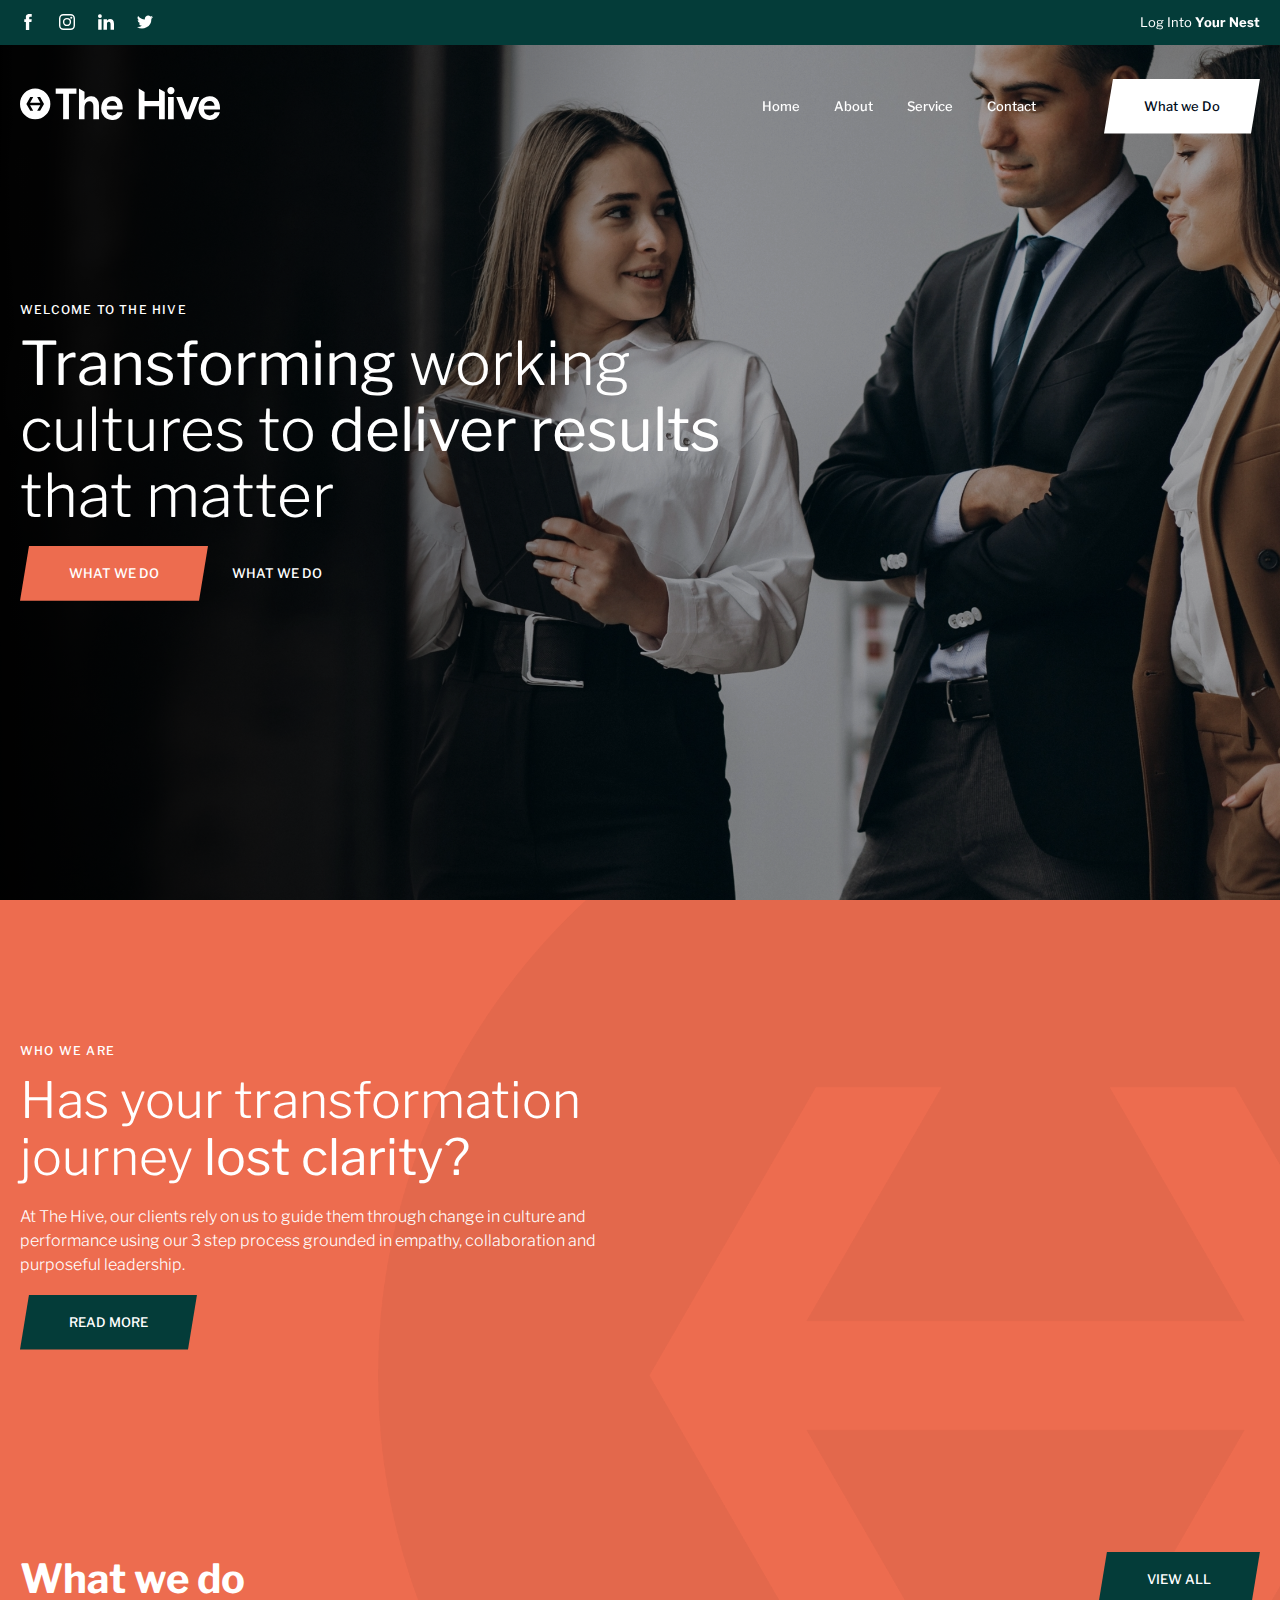
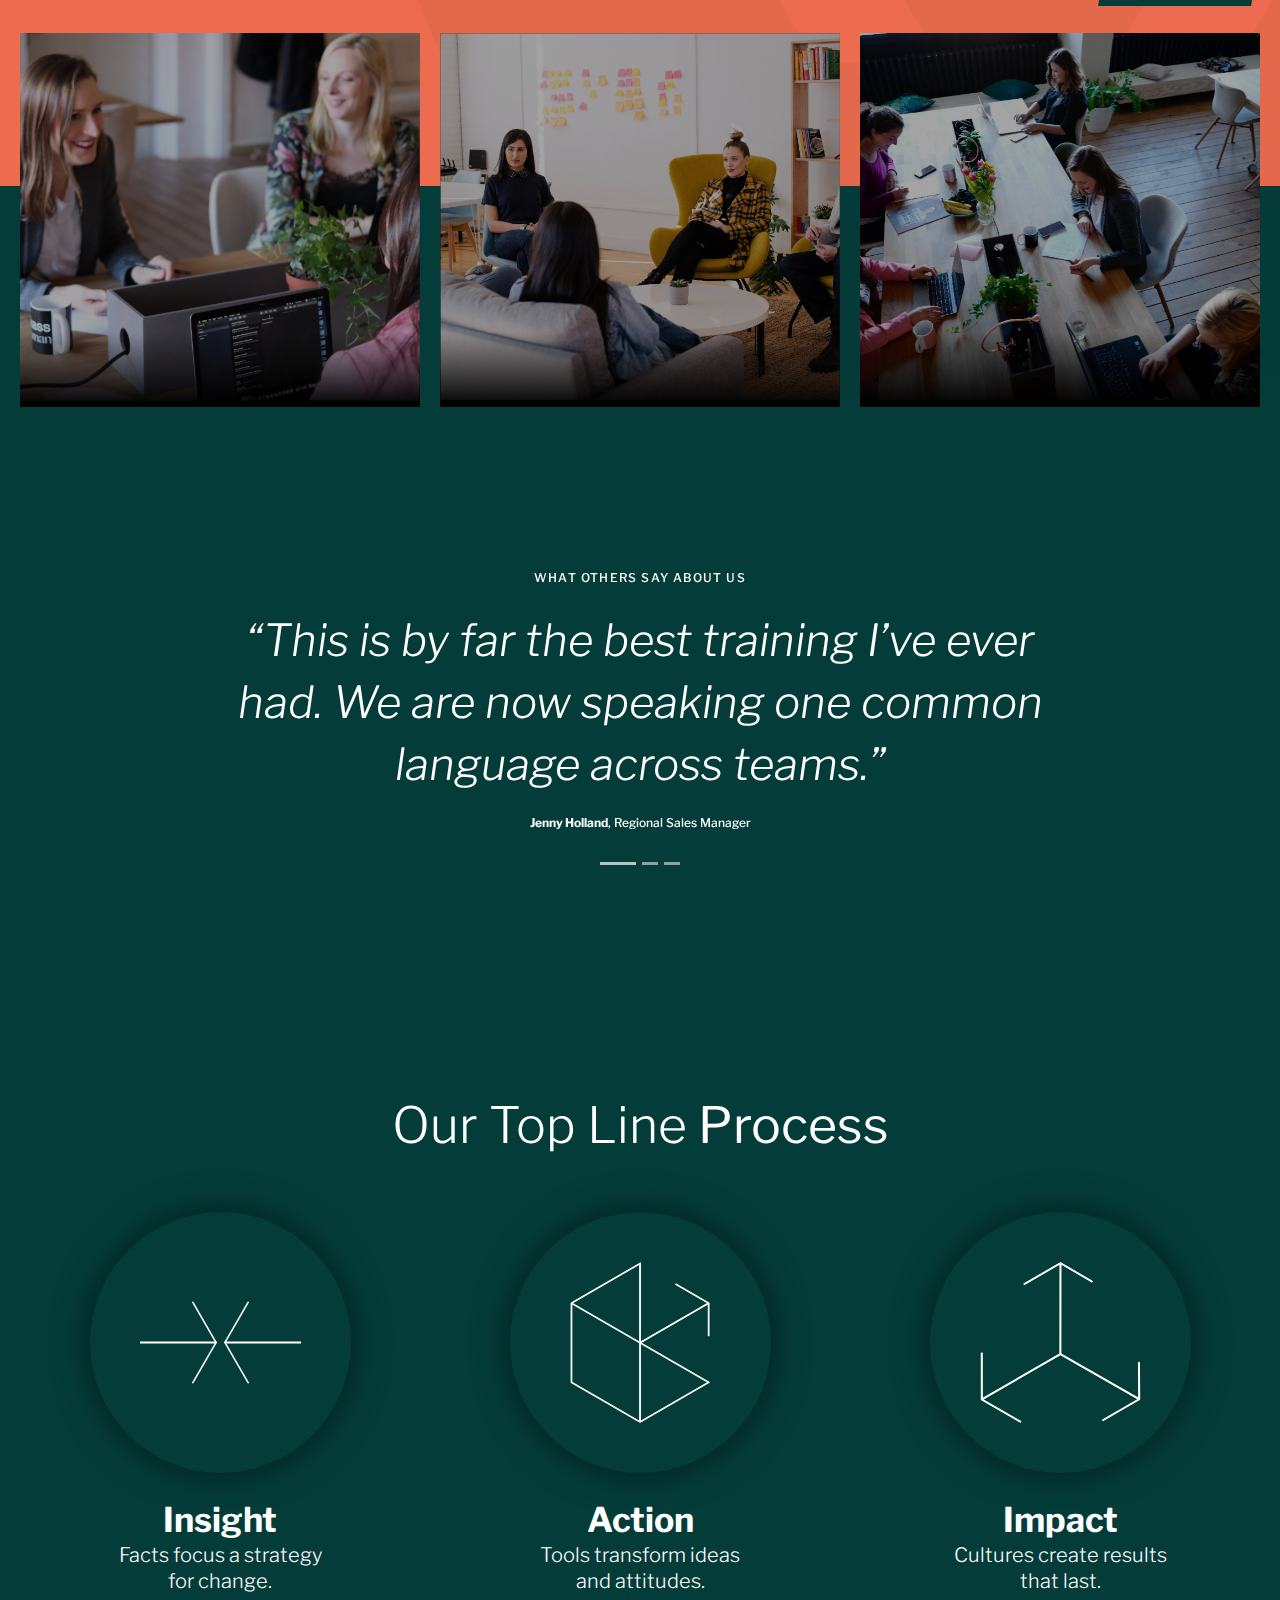
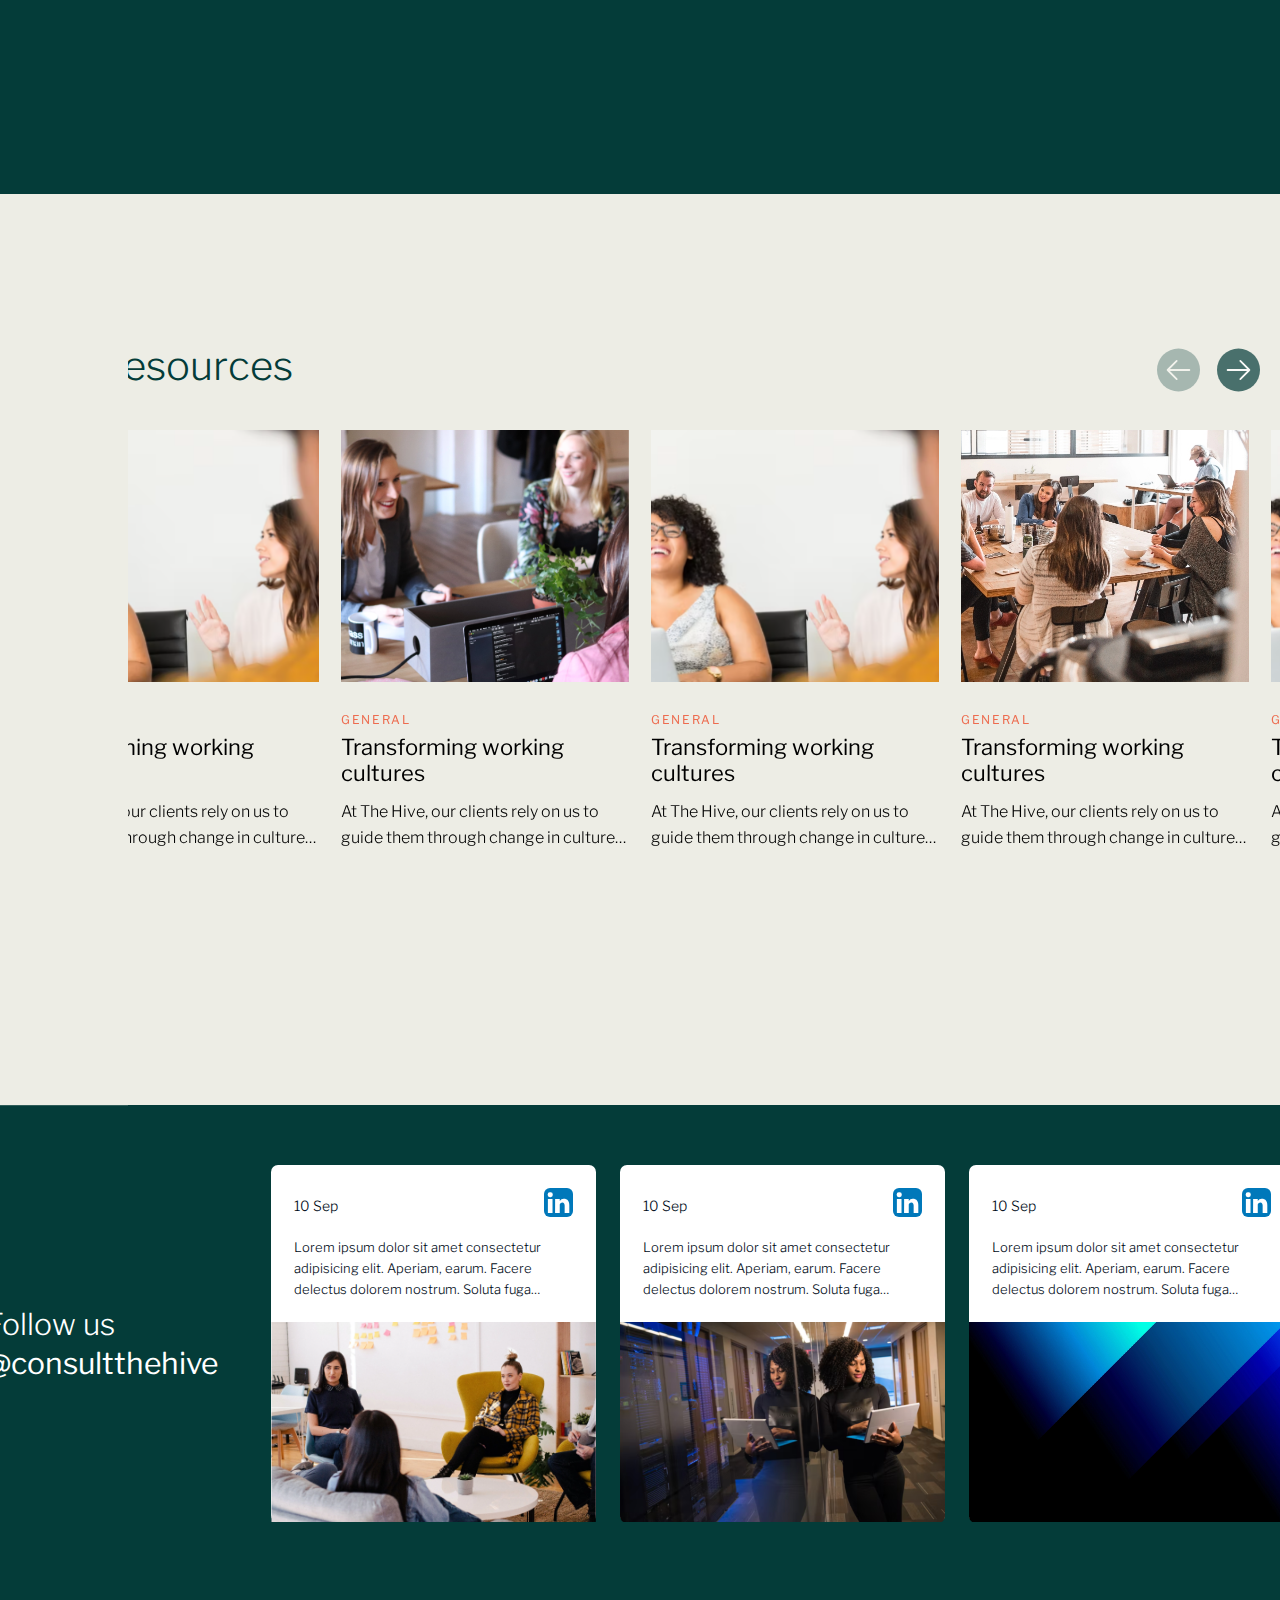
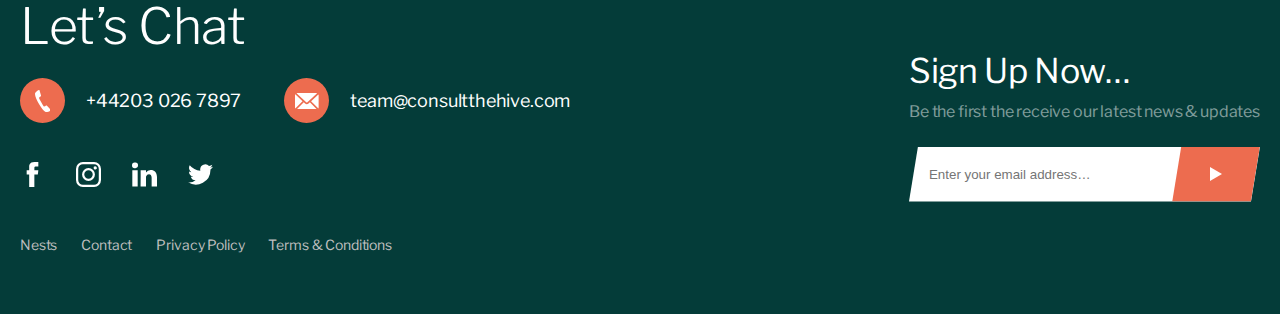
==== commit f7be9b21: "Our Purpose Page Design" ====
--- a/index.html
+++ b/index.html
@@ -10,660 +10,661 @@
 </head>
 
 <body>
-    <script src="./assests/js/main.js"></script>
-</body>
-<!-- Header Start -->
-<header>
-    <div class="header-top-bar">
+
+    <!-- Header Start -->
+    <header>
+        <div class="header-top-bar">
+            <div class="container">
+                <div class="top-bar">
+                    <div class="social-icons">
+                        <a href="javascript">
+                            <img src="./assests/images/icons/facebook.svg" alt="facebook" />
+                        </a>
+                        <a href="javascript">
+                            <img src="./assests/images/icons/instagram.svg" alt="instagram" />
+                        </a>
+                        <a href="javascript">
+                            <img src="./assests/images/icons/linkden.svg" alt="linkden" />
+                        </a>
+                        <a href="javascript">
+                            <img src="./assests/images/icons/twitter.svg" alt="twitter" />
+                        </a>
+                    </div>
+                    <div class="log-text">
+                        <a href="javascript:void(0);">Log Into <strong>Your Nest</strong></a>
+                    </div>
+                </div>
+            </div>
+        </div>
         <div class="container">
-            <div class="top-bar">
-                <div class="social-icons">
-                    <a href="javascript">
-                        <img src="./assests/images/icons/facebook.svg" alt="facebook" />
-                    </a>
-                    <a href="javascript">
-                        <img src="./assests/images/icons/instagram.svg" alt="instagram" />
-                    </a>
-                    <a href="javascript">
-                        <img src="./assests/images/icons/linkden.svg" alt="linkden" />
-                    </a>
-                    <a href="javascript">
-                        <img src="./assests/images/icons/twitter.svg" alt="twitter" />
-                    </a>
-                </div>
-                <div class="log-text">
-                    <a href="javascript:void(0);">Log Into <strong>Your Nest</strong></a>
-                </div>
-            </div>
-        </div>
-    </div>
-    <div class="container">
-        <div class="header-main-wrapper">
-            <div class="logo-nav-wrapper">
-                <a href="javascript:void(0);">
-                    <img src="./assests/images/logos/brand-logo.svg" class="light-brand-logo" alt="brand-logo" />
-                    <img src="./assests/images/logos/dark-brand-logo.svg" class="dark-brand-logo" alt="brand-logo" />
-                </a>
-                <div class="nav-bar">
-                    <svg xmlns="http://www.w3.org/2000/svg" width="39" height="22" viewBox="0 0 39 22">
-                        <g id="Group_2636" data-name="Group 2636" transform="translate(-319 -86)">
-                            <rect id="Rectangle_878" data-name="Rectangle 878" width="39" height="2" transform="translate(319 86)" />
-                            <rect id="Rectangle_879" data-name="Rectangle 879" width="39" height="2" transform="translate(319 96)" />
-                            <rect id="Rectangle_880" data-name="Rectangle 880" width="39" height="2" transform="translate(319 106)" />
-                        </g>
-                    </svg>
-                </div>
-            </div>
-            <div class="menu-items">
-                <div class="logo-nav-wrapper light">
+            <div class="header-main-wrapper">
+                <div class="logo-nav-wrapper">
                     <a href="javascript:void(0);">
-                        <img src="./assests/images/logos/dark-brand-logo.svg" alt="brand-logo" />
+                        <img src="./assests/images/logos/brand-logo.svg" class="light-brand-logo" alt="brand-logo" />
+                        <img src="./assests/images/logos/dark-brand-logo.svg" class="dark-brand-logo" alt="brand-logo" />
                     </a>
                     <div class="nav-bar">
-                        <svg xmlns="http://www.w3.org/2000/svg" width="51" height="51" viewBox="0 0 51 51">
-                            <g id="Group_931" data-name="Group 931" transform="translate(-1148 -140.32)">
-                                <circle id="Ellipse_25" data-name="Ellipse 25" cx="25.5" cy="25.5" r="25.5" transform="translate(1148 140.32)" fill="#ed6c4f" />
-                                <g id="Group_364" data-name="Group 364" transform="translate(1165.471 157.471)">
-                                    <rect id="Rectangle_35" data-name="Rectangle 35" width="22.133" height="1.844" transform="translate(0 15.651) rotate(-45)" fill="#fff" />
-                                    <rect id="Rectangle_36" data-name="Rectangle 36" width="22.133" height="1.844" transform="translate(15.651 16.955) rotate(-135)" fill="#fff" />
-                                </g>
+                        <svg xmlns="http://www.w3.org/2000/svg" width="39" height="22" viewBox="0 0 39 22">
+                            <g id="Group_2636" data-name="Group 2636" transform="translate(-319 -86)">
+                                <rect id="Rectangle_878" data-name="Rectangle 878" width="39" height="2" transform="translate(319 86)" />
+                                <rect id="Rectangle_879" data-name="Rectangle 879" width="39" height="2" transform="translate(319 96)" />
+                                <rect id="Rectangle_880" data-name="Rectangle 880" width="39" height="2" transform="translate(319 106)" />
                             </g>
                         </svg>
                     </div>
                 </div>
-                <ul>
-                    <li>
-                        <a href="javascript:void(0);">Home</a>
-                    </li>
-                    <li>
-                        <a href="javascript:void(0);">About</a>
-                    </li>
-                    <li>
-                        <a href="javascript:void(0);">Service</a>
-                    </li>
-                    <li>
-                        <a href="javascript:void(0);">Contact</a>
-                    </li>
-                    <li>
-                        <a href="javascript:void(0);" class="text-log-info">Log Into <strong>Your Nest</strong></a>
-                    </li>
-                    <li class="header-btn-wrapper">
-                        <a href="javascript:void(0);" class="btn-header">What we Do</a>
-                        <a href="javascript:void(0);" class="btn btn-secondary">GET IN TOUCH</a>
-                    </li>
-                </ul>
-            </div>
-        </div>
-    </div>
-</header>
-<!-- Header End -->
-
-<section class="hero-banner">
-    <div class="container">
-        <div class="hero-content">
-            <span class="caption">WELCOME TO THE HIVE</span>
-            <h1>
-                <strong>Transforming</strong> working cultures to
-                <strong>deliver results</strong> that matter
-            </h1>
-            <div class="hero-btn-wrapper">
-                <a href="javascript:void(0);" class="btn btn-primary">WHAT WE DO</a>
-                <a href="javascript:void(0);" class="btn btn-primary mobile">WHAT WE DO</a>
-                <a href="javascript:void(0);" class="btn-text">WHAT WE DO</a>
-            </div>
-        </div>
-    </div>
-    <div class="hero-image">
-        <img src="./assests/images/section/hero-banner.jpg" alt="hero-banner" />
-    </div>
-</section>
-
-<!-- Hero End -->
-
-<section class="transformation-journey">
-    <div class="container">
-        <div class="journey-content">
-            <span class="caption">WHO WE ARE</span>
-            <h2>Has your transformation journey <strong>lost clarity?</strong></h2>
-            <p>
-                At The Hive, our clients rely on us to guide them through change in
-                culture and performance using our 3 step process grounded in empathy,
-                collaboration and purposeful leadership.
-            </p>
-            <a href="javascript:void(0);" class="btn btn-secondary">READ MORE</a>
-        </div>
-        <div class="what-we-do">
-            <div class="what-we-header">
-                <h3>What we do</h3>
-                <a href="javascript:void(0);" class="btn btn-secondary">VIEW ALL</a>
-            </div>
-            <div class="what-we-cards">
-                <a href="javascript:void(0);" class="we-card">
-                    <div class="we-card-img">
-                        <img src="./assests/images/section/problem-solving.png.png" alt="problem-solving.png" />
-                    </div>
-                    <div class="we-card-content">
-                        <h4>Problem Solving</h4>
-                        <span class="we-card-icon">
-                            <svg xmlns="http://www.w3.org/2000/svg" viewBox="0 0 24 24" fill="none" stroke="currentColor" stroke-linecap="round" stroke-linejoin="round" width="24" height="24" stroke-width="2">
-                                <path d="M5 12l14 0"></path>
-                                <path d="M15 16l4 -4"></path>
-                                <path d="M15 8l4 4"></path>
+                <div class="menu-items">
+                    <div class="logo-nav-wrapper light">
+                        <a href="javascript:void(0);">
+                            <img src="./assests/images/logos/dark-brand-logo.svg" alt="brand-logo" />
+                        </a>
+                        <div class="nav-bar">
+                            <svg xmlns="http://www.w3.org/2000/svg" width="51" height="51" viewBox="0 0 51 51">
+                                <g id="Group_931" data-name="Group 931" transform="translate(-1148 -140.32)">
+                                    <circle id="Ellipse_25" data-name="Ellipse 25" cx="25.5" cy="25.5" r="25.5" transform="translate(1148 140.32)" fill="#ed6c4f" />
+                                    <g id="Group_364" data-name="Group 364" transform="translate(1165.471 157.471)">
+                                        <rect id="Rectangle_35" data-name="Rectangle 35" width="22.133" height="1.844" transform="translate(0 15.651) rotate(-45)" fill="#fff" />
+                                        <rect id="Rectangle_36" data-name="Rectangle 36" width="22.133" height="1.844" transform="translate(15.651 16.955) rotate(-135)" fill="#fff" />
+                                    </g>
+                                </g>
                             </svg>
-                        </span>
-                    </div>
-                </a>
-                <a href="javascript:void(0);" class="we-card">
-                    <div class="we-card-img">
-                        <img src="./assests/images/section/communication.png" alt="communication" />
-                    </div>
-                    <div class="we-card-content">
-                        <h4>Communication</h4>
-                        <span class="we-card-icon">
-                            <svg xmlns="http://www.w3.org/2000/svg" viewBox="0 0 24 24" fill="none" stroke="currentColor" stroke-linecap="round" stroke-linejoin="round" width="24" height="24" stroke-width="2">
-                                <path d="M5 12l14 0"></path>
-                                <path d="M15 16l4 -4"></path>
-                                <path d="M15 8l4 4"></path>
-                            </svg>
-                        </span>
-                    </div>
-                </a>
-                <a href="javascript:void(0);" class="we-card">
-                    <div class="we-card-img">
-                        <img src="./assests/images/section/leadership.png" alt="leadership" />
-                    </div>
-                    <div class="we-card-content">
-                        <h4>Leadership</h4>
-                        <span class="we-card-icon">
-                            <svg xmlns="http://www.w3.org/2000/svg" viewBox="0 0 24 24" fill="none" stroke="currentColor" stroke-linecap="round" stroke-linejoin="round" width="24" height="24" stroke-width="2">
-                                <path d="M5 12l14 0"></path>
-                                <path d="M15 16l4 -4"></path>
-                                <path d="M15 8l4 4"></path>
-                            </svg>
-                        </span>
-                    </div>
-                </a>
-            </div>
-        </div>
-    </div>
-    <!-- Thre box with Icon -->
-</section>
-
-<!-- Testimonial -->
-<section class="testimonial">
-    <div class="container">
-        <div class="testimonial-slider splide" role="group" aria-label="Splide Basic HTML Example">
-            <div class="splide__track">
-                <ul class="splide__list">
-                    <li class="splide__slide">
-                        <div class="testimonial-slide">
-                            <span class="caption">WHAT OTHERS SAY ABOUT US</span>
-                            <h2>
-                                “This is by far the best training I’ve ever had. We are now
-                                speaking one common language across teams.”
-                            </h2>
-                            <span class="author-name"><strong>Jenny Holland</strong>, Regional Sales Manager</span>
-                        </div>
-                    </li>
-                    <li class="splide__slide">
-                        <div class="testimonial-slide">
-                            <span class="caption">WHAT OTHERS SAY ABOUT US</span>
-                            <h2>
-                                “This is by far the best training I’ve ever had. We are now
-                                speaking one common language across teams.”
-                            </h2>
-                            <span class="author-name"><strong>Jenny Holland</strong>, Regional Sales Manager</span>
-                        </div>
-                    </li>
-                    <li class="splide__slide">
-                        <div class="testimonial-slide">
-                            <span class="caption">WHAT OTHERS SAY ABOUT US</span>
-                            <h2>
-                                “This is by far the best training I’ve ever had. We are now
-                                speaking one common language across teams.”
-                            </h2>
-                            <span class="author-name"><strong>Jenny Holland</strong>, Regional Sales Manager</span>
-                        </div>
-                    </li>
-                </ul>
-            </div>
-        </div>
-    </div>
-</section>
-
-<!-- Our Top Line Process -->
-<section class="line-process-section">
-    <div class="container">
-        <div>
-            <h2>Our Top Line <strong>Process</strong></h2>
-            <div class="line-process-grid">
-                <div class="line-process-item">
-                    <div class="process-item-img">
-                        <img src="./assests/images/section/insight.svg" alt="insight" />
-                    </div>
-                    <h4>Insight</h4>
-                    <p class="process-content-line">
-                        Facts focus a strategy for change.
-                    </p>
-                </div>
-                <div class="line-process-item">
-                    <div class="process-item-img">
-                        <img src="./assests/images/section/action.svg" alt="action" />
-                    </div>
-                    <h4>Action</h4>
-                    <p class="process-content-line">
-                        Tools transform ideas and attitudes.
-                    </p>
-                </div>
-                <div class="line-process-item">
-                    <div class="process-item-img">
-                        <img src="./assests/images/section/impact.svg" alt="impact" />
-                    </div>
-                    <h4>Impact</h4>
-                    <p class="process-content-line">
-                        Cultures create results that last.
-                    </p>
-                </div>
-            </div>
-        </div>
-    </div>
-</section>
-
-<!-- Our Resources  -->
-<section class="our-resources">
-    <div class="container">
-        <div class="resources-heading">
-            <h2>Our Resources</h2>
-        </div>
-        <div class="our-resources-slider splide" role="group" aria-label="Splide Basic HTML Example">
-            <div class="splide__arrows">
-                <button class="splide__arrow splide__arrow--prev">
-                    <svg data-slot="icon" fill="none" stroke-width="1.5" stroke="currentColor" viewBox="0 0 24 24" xmlns="http://www.w3.org/2000/svg" aria-hidden="true">
-                        <path stroke-linecap="round" stroke-linejoin="round" d="M10.5 19.5 3 12m0 0 7.5-7.5M3 12h18"></path>
-                    </svg>
-                </button>
-                <button class="splide__arrow splide__arrow--next">
-                    <svg data-slot="icon" fill="none" stroke-width="1.5" stroke="currentColor" viewBox="0 0 24 24" xmlns="http://www.w3.org/2000/svg" aria-hidden="true">
-                        <path stroke-linecap="round" stroke-linejoin="round" d="M13.5 4.5 21 12m0 0-7.5 7.5M21 12H3"></path>
-                    </svg>
-                </button>
-            </div>
-            <div class="splide__track">
-                <ul class="splide__list">
-                    <li class="splide__slide">
-                        <div class="resources-card">
-                            <div class="resources-card-img">
-                                <img src="./assests/images/section/our-resources01.png" alt="our-resources01" />
-                            </div>
-                            <div class="resources-content">
-                                <span>GENERAL</span>
-                                <h5>Transforming working cultures</h5>
-                                <p class="truncate-2">
-                                    At The Hive, our clients rely on us to guide them through
-                                    change in culture and performance using our 3 step process
-                                    grounded in empathy, collaboration and purposeful
-                                    leadership.
-                                </p>
-                            </div>
-                        </div>
-                    </li>
-                    <li class="splide__slide">
-                        <div class="resources-card">
-                            <div class="resources-card-img">
-                                <img src="./assests/images/section/our-resources03.png" alt="our-resources01" />
-                            </div>
-                            <div class="resources-content">
-                                <span>GENERAL</span>
-                                <h5>Transforming working cultures</h5>
-                                <p class="truncate-2">
-                                    At The Hive, our clients rely on us to guide them through
-                                    change in culture and performance using our 3 step process
-                                    grounded in empathy, collaboration and purposeful
-                                    leadership.
-                                </p>
-                            </div>
-                        </div>
-                    </li>
-                    <li class="splide__slide">
-                        <div class="resources-card">
-                            <div class="resources-card-img">
-                                <img src="./assests/images/section/our-resources01.png" alt="our-resources01" />
-                            </div>
-                            <div class="resources-content">
-                                <span>GENERAL</span>
-                                <h5>Transforming working cultures</h5>
-                                <p class="truncate-2">
-                                    At The Hive, our clients rely on us to guide them through
-                                    change in culture and performance using our 3 step process
-                                    grounded in empathy, collaboration and purposeful
-                                    leadership.
-                                </p>
-                            </div>
-                        </div>
-                    </li>
-                    <li class="splide__slide">
-                        <div class="resources-card">
-                            <div class="resources-card-img">
-                                <img src="./assests/images/section/our-resources02.png" alt="our-resources01" />
-                            </div>
-                            <div class="resources-content">
-                                <span>GENERAL</span>
-                                <h5>Transforming working cultures</h5>
-                                <p class="truncate-2">
-                                    At The Hive, our clients rely on us to guide them through
-                                    change in culture and performance using our 3 step process
-                                    grounded in empathy, collaboration and purposeful
-                                    leadership.
-                                </p>
-                            </div>
-                        </div>
-                    </li>
-                    <li class="splide__slide">
-                        <div class="resources-card">
-                            <div class="resources-card-img">
-                                <img src="./assests/images/section/our-resources01.png" alt="our-resources01" />
-                            </div>
-                            <div class="resources-content">
-                                <span>GENERAL</span>
-                                <h5>Transforming working cultures</h5>
-                                <p class="truncate-2">
-                                    At The Hive, our clients rely on us to guide them through
-                                    change in culture and performance using our 3 step process
-                                    grounded in empathy, collaboration and purposeful
-                                    leadership.
-                                </p>
-                            </div>
-                        </div>
-                    </li>
-                    <li class="splide__slide">
-                        <div class="resources-card">
-                            <div class="resources-card-img">
-                                <img src="./assests/images/section/our-resources01.png" alt="our-resources01" />
-                            </div>
-                            <div class="resources-content">
-                                <span>GENERAL</span>
-                                <h5>Transforming working cultures</h5>
-                                <p class="truncate-2">
-                                    At The Hive, our clients rely on us to guide them through
-                                    change in culture and performance using our 3 step process
-                                    grounded in empathy, collaboration and purposeful
-                                    leadership.
-                                </p>
-                            </div>
-                        </div>
-                    </li>
-                    <li class="splide__slide">
-                        <div class="resources-card">
-                            <div class="resources-card-img">
-                                <img src="./assests/images/section/our-resources03.png" alt="our-resources01" />
-                            </div>
-                            <div class="resources-content">
-                                <span>GENERAL</span>
-                                <h5>Transforming working cultures</h5>
-                                <p class="truncate-2">
-                                    At The Hive, our clients rely on us to guide them through
-                                    change in culture and performance using our 3 step process
-                                    grounded in empathy, collaboration and purposeful
-                                    leadership.
-                                </p>
-                            </div>
-                        </div>
-                    </li>
-                    <li class="splide__slide">
-                        <div class="resources-card">
-                            <div class="resources-card-img">
-                                <img src="./assests/images/section/our-resources01.png" alt="our-resources01" />
-                            </div>
-                            <div class="resources-content">
-                                <span>GENERAL</span>
-                                <h5>Transforming working cultures</h5>
-                                <p class="truncate-2">
-                                    At The Hive, our clients rely on us to guide them through
-                                    change in culture and performance using our 3 step process
-                                    grounded in empathy, collaboration and purposeful
-                                    leadership.
-                                </p>
-                            </div>
-                        </div>
-                    </li>
-                    <li class="splide__slide">
-                        <div class="resources-card">
-                            <div class="resources-card-img">
-                                <img src="./assests/images/section/our-resources02.png" alt="our-resources01" />
-                            </div>
-                            <div class="resources-content">
-                                <span>GENERAL</span>
-                                <h5>Transforming working cultures</h5>
-                                <p class="truncate-2">
-                                    At The Hive, our clients rely on us to guide them through
-                                    change in culture and performance using our 3 step process
-                                    grounded in empathy, collaboration and purposeful
-                                    leadership.
-                                </p>
-                            </div>
-                        </div>
-                    </li>
-                    <li class="splide__slide">
-                        <div class="resources-card">
-                            <div class="resources-card-img">
-                                <img src="./assests/images/section/our-resources01.png" alt="our-resources01" />
-                            </div>
-                            <div class="resources-content">
-                                <span>GENERAL</span>
-                                <h5>Transforming working cultures</h5>
-                                <p class="truncate-2">
-                                    At The Hive, our clients rely on us to guide them through
-                                    change in culture and performance using our 3 step process
-                                    grounded in empathy, collaboration and purposeful
-                                    leadership.
-                                </p>
-                            </div>
-                        </div>
-                    </li>
-                </ul>
-            </div>
-        </div>
-    </div>
-</section>
-
-<!-- Footer -->
-<footer>
-    <div class="container">
-        <div class="footer-header">
-            <div class="follow-us-text">
-                <h3>Follow us <strong>@consultthehive</strong></h3>
-            </div>
-            <div class="footer-grid-cards">
-                <div class="foot-card-item">
-                    <div class="foot-card-content">
-                        <div class="foot-card-inner-flex">
-                            <span>10 Sep</span>
-                            <a href="javascript:void(0);">
-                                <svg xmlns="http://www.w3.org/2000/svg" width="29" height="29" viewBox="0 0 29 29">
-                                    <g id="Group_2585" data-name="Group 2585" transform="translate(19725.932 -8839)">
-                                        <rect id="Rectangle_909" data-name="Rectangle 909" width="29" height="29" rx="6" transform="translate(-19725.932 8839)" fill="#0078ba" />
-                                        <g id="Group_2584" data-name="Group 2584" transform="translate(-19722.328 8843.304)">
-                                            <path id="Path_179" data-name="Path 179" d="M1192.283,520.52v8.024h-4.652v-7.487c0-1.88-.672-3.164-2.356-3.164a2.544,2.544,0,0,0-2.387,1.7,3.192,3.192,0,0,0-.154,1.134v7.815h-4.653s.063-12.68,0-13.993h4.653v1.983c-.009.015-.022.031-.03.045h.03v-.045a4.62,4.62,0,0,1,4.193-2.312c3.062,0,5.357,2,5.357,6.3Zm-19.071-12.714a2.424,2.424,0,1,0-.061,4.836h.031a2.425,2.425,0,1,0,.03-4.836Zm-2.356,20.739h4.651V514.552h-4.651Zm0,0" transform="translate(-1170.58 -507.806)" fill="#fff" />
+                        </div>
+                    </div>
+                    <ul>
+                        <li>
+                            <a href="javascript:void(0);">Home</a>
+                        </li>
+                        <li>
+                            <a href="javascript:void(0);">About</a>
+                        </li>
+                        <li>
+                            <a href="javascript:void(0);">Service</a>
+                        </li>
+                        <li>
+                            <a href="javascript:void(0);">Contact</a>
+                        </li>
+                        <li>
+                            <a href="javascript:void(0);" class="text-log-info">Log Into <strong>Your Nest</strong></a>
+                        </li>
+                        <li class="header-btn-wrapper">
+                            <a href="javascript:void(0);" class="btn-header">What we Do</a>
+                            <a href="javascript:void(0);" class="btn btn-secondary">GET IN TOUCH</a>
+                        </li>
+                    </ul>
+                </div>
+            </div>
+        </div>
+    </header>
+    <!-- Header End -->
+
+    <section class="hero-banner">
+        <div class="container">
+            <div class="hero-content">
+                <span class="caption">WELCOME TO THE HIVE</span>
+                <h1>
+                    <strong>Transforming</strong> working cultures to
+                    <strong>deliver results</strong> that matter
+                </h1>
+                <div class="hero-btn-wrapper">
+                    <a href="javascript:void(0);" class="btn btn-primary">WHAT WE DO</a>
+                    <a href="javascript:void(0);" class="btn btn-primary mobile">WHAT WE DO</a>
+                    <a href="javascript:void(0);" class="btn-text">WHAT WE DO</a>
+                </div>
+            </div>
+        </div>
+        <div class="hero-image">
+            <img src="./assests/images/section/hero-banner.jpg" alt="hero-banner" />
+        </div>
+    </section>
+
+    <!-- Hero End -->
+
+    <section class="transformation-journey">
+        <div class="container">
+            <div class="journey-content">
+                <span class="caption">WHO WE ARE</span>
+                <h2>Has your transformation journey <strong>lost clarity?</strong></h2>
+                <p>
+                    At The Hive, our clients rely on us to guide them through change in
+                    culture and performance using our 3 step process grounded in empathy,
+                    collaboration and purposeful leadership.
+                </p>
+                <a href="javascript:void(0);" class="btn btn-secondary">READ MORE</a>
+            </div>
+            <div class="what-we-do">
+                <div class="what-we-header">
+                    <h3>What we do</h3>
+                    <a href="javascript:void(0);" class="btn btn-secondary">VIEW ALL</a>
+                </div>
+                <div class="what-we-cards">
+                    <a href="javascript:void(0);" class="we-card">
+                        <div class="we-card-img">
+                            <img src="./assests/images/section/problem-solving.png.png" alt="problem-solving.png" />
+                        </div>
+                        <div class="we-card-content">
+                            <h4>Problem Solving</h4>
+                            <span class="we-card-icon">
+                                <svg xmlns="http://www.w3.org/2000/svg" viewBox="0 0 24 24" fill="none" stroke="currentColor" stroke-linecap="round" stroke-linejoin="round" width="24" height="24" stroke-width="2">
+                                    <path d="M5 12l14 0"></path>
+                                    <path d="M15 16l4 -4"></path>
+                                    <path d="M15 8l4 4"></path>
+                                </svg>
+                            </span>
+                        </div>
+                    </a>
+                    <a href="javascript:void(0);" class="we-card">
+                        <div class="we-card-img">
+                            <img src="./assests/images/section/communication.png" alt="communication" />
+                        </div>
+                        <div class="we-card-content">
+                            <h4>Communication</h4>
+                            <span class="we-card-icon">
+                                <svg xmlns="http://www.w3.org/2000/svg" viewBox="0 0 24 24" fill="none" stroke="currentColor" stroke-linecap="round" stroke-linejoin="round" width="24" height="24" stroke-width="2">
+                                    <path d="M5 12l14 0"></path>
+                                    <path d="M15 16l4 -4"></path>
+                                    <path d="M15 8l4 4"></path>
+                                </svg>
+                            </span>
+                        </div>
+                    </a>
+                    <a href="javascript:void(0);" class="we-card">
+                        <div class="we-card-img">
+                            <img src="./assests/images/section/leadership.png" alt="leadership" />
+                        </div>
+                        <div class="we-card-content">
+                            <h4>Leadership</h4>
+                            <span class="we-card-icon">
+                                <svg xmlns="http://www.w3.org/2000/svg" viewBox="0 0 24 24" fill="none" stroke="currentColor" stroke-linecap="round" stroke-linejoin="round" width="24" height="24" stroke-width="2">
+                                    <path d="M5 12l14 0"></path>
+                                    <path d="M15 16l4 -4"></path>
+                                    <path d="M15 8l4 4"></path>
+                                </svg>
+                            </span>
+                        </div>
+                    </a>
+                </div>
+            </div>
+        </div>
+        <!-- Thre box with Icon -->
+    </section>
+
+    <!-- Testimonial -->
+    <section class="testimonial">
+        <div class="container">
+            <div class="testimonial-slider splide" role="group" aria-label="Splide Basic HTML Example">
+                <div class="splide__track">
+                    <ul class="splide__list">
+                        <li class="splide__slide">
+                            <div class="testimonial-slide">
+                                <span class="caption">WHAT OTHERS SAY ABOUT US</span>
+                                <h2>
+                                    “This is by far the best training I’ve ever had. We are now
+                                    speaking one common language across teams.”
+                                </h2>
+                                <span class="author-name"><strong>Jenny Holland</strong>, Regional Sales Manager</span>
+                            </div>
+                        </li>
+                        <li class="splide__slide">
+                            <div class="testimonial-slide">
+                                <span class="caption">WHAT OTHERS SAY ABOUT US</span>
+                                <h2>
+                                    “This is by far the best training I’ve ever had. We are now
+                                    speaking one common language across teams.”
+                                </h2>
+                                <span class="author-name"><strong>Jenny Holland</strong>, Regional Sales Manager</span>
+                            </div>
+                        </li>
+                        <li class="splide__slide">
+                            <div class="testimonial-slide">
+                                <span class="caption">WHAT OTHERS SAY ABOUT US</span>
+                                <h2>
+                                    “This is by far the best training I’ve ever had. We are now
+                                    speaking one common language across teams.”
+                                </h2>
+                                <span class="author-name"><strong>Jenny Holland</strong>, Regional Sales Manager</span>
+                            </div>
+                        </li>
+                    </ul>
+                </div>
+            </div>
+        </div>
+    </section>
+
+    <!-- Our Top Line Process -->
+    <section class="line-process-section">
+        <div class="container">
+            <div>
+                <h2>Our Top Line <strong>Process</strong></h2>
+                <div class="line-process-grid">
+                    <div class="line-process-item">
+                        <div class="process-item-img">
+                            <img src="./assests/images/section/insight.svg" alt="insight" />
+                        </div>
+                        <h4>Insight</h4>
+                        <p class="process-content-line">
+                            Facts focus a strategy for change.
+                        </p>
+                    </div>
+                    <div class="line-process-item">
+                        <div class="process-item-img">
+                            <img src="./assests/images/section/action.svg" alt="action" />
+                        </div>
+                        <h4>Action</h4>
+                        <p class="process-content-line">
+                            Tools transform ideas and attitudes.
+                        </p>
+                    </div>
+                    <div class="line-process-item">
+                        <div class="process-item-img">
+                            <img src="./assests/images/section/impact.svg" alt="impact" />
+                        </div>
+                        <h4>Impact</h4>
+                        <p class="process-content-line">
+                            Cultures create results that last.
+                        </p>
+                    </div>
+                </div>
+            </div>
+        </div>
+    </section>
+
+    <!-- Our Resources  -->
+    <section class="our-resources">
+        <div class="container">
+            <div class="resources-heading">
+                <h2>Our Resources</h2>
+            </div>
+            <div class="our-resources-slider splide" role="group" aria-label="Splide Basic HTML Example">
+                <div class="splide__arrows">
+                    <button class="splide__arrow splide__arrow--prev">
+                        <svg data-slot="icon" fill="none" stroke-width="1.5" stroke="currentColor" viewBox="0 0 24 24" xmlns="http://www.w3.org/2000/svg" aria-hidden="true">
+                            <path stroke-linecap="round" stroke-linejoin="round" d="M10.5 19.5 3 12m0 0 7.5-7.5M3 12h18"></path>
+                        </svg>
+                    </button>
+                    <button class="splide__arrow splide__arrow--next">
+                        <svg data-slot="icon" fill="none" stroke-width="1.5" stroke="currentColor" viewBox="0 0 24 24" xmlns="http://www.w3.org/2000/svg" aria-hidden="true">
+                            <path stroke-linecap="round" stroke-linejoin="round" d="M13.5 4.5 21 12m0 0-7.5 7.5M21 12H3"></path>
+                        </svg>
+                    </button>
+                </div>
+                <div class="splide__track">
+                    <ul class="splide__list">
+                        <li class="splide__slide">
+                            <div class="resources-card">
+                                <div class="resources-card-img">
+                                    <img src="./assests/images/section/our-resources01.png" alt="our-resources01" />
+                                </div>
+                                <div class="resources-content">
+                                    <span>GENERAL</span>
+                                    <h5>Transforming working cultures</h5>
+                                    <p class="truncate-2">
+                                        At The Hive, our clients rely on us to guide them through
+                                        change in culture and performance using our 3 step process
+                                        grounded in empathy, collaboration and purposeful
+                                        leadership.
+                                    </p>
+                                </div>
+                            </div>
+                        </li>
+                        <li class="splide__slide">
+                            <div class="resources-card">
+                                <div class="resources-card-img">
+                                    <img src="./assests/images/section/our-resources03.png" alt="our-resources01" />
+                                </div>
+                                <div class="resources-content">
+                                    <span>GENERAL</span>
+                                    <h5>Transforming working cultures</h5>
+                                    <p class="truncate-2">
+                                        At The Hive, our clients rely on us to guide them through
+                                        change in culture and performance using our 3 step process
+                                        grounded in empathy, collaboration and purposeful
+                                        leadership.
+                                    </p>
+                                </div>
+                            </div>
+                        </li>
+                        <li class="splide__slide">
+                            <div class="resources-card">
+                                <div class="resources-card-img">
+                                    <img src="./assests/images/section/our-resources01.png" alt="our-resources01" />
+                                </div>
+                                <div class="resources-content">
+                                    <span>GENERAL</span>
+                                    <h5>Transforming working cultures</h5>
+                                    <p class="truncate-2">
+                                        At The Hive, our clients rely on us to guide them through
+                                        change in culture and performance using our 3 step process
+                                        grounded in empathy, collaboration and purposeful
+                                        leadership.
+                                    </p>
+                                </div>
+                            </div>
+                        </li>
+                        <li class="splide__slide">
+                            <div class="resources-card">
+                                <div class="resources-card-img">
+                                    <img src="./assests/images/section/our-resources02.png" alt="our-resources01" />
+                                </div>
+                                <div class="resources-content">
+                                    <span>GENERAL</span>
+                                    <h5>Transforming working cultures</h5>
+                                    <p class="truncate-2">
+                                        At The Hive, our clients rely on us to guide them through
+                                        change in culture and performance using our 3 step process
+                                        grounded in empathy, collaboration and purposeful
+                                        leadership.
+                                    </p>
+                                </div>
+                            </div>
+                        </li>
+                        <li class="splide__slide">
+                            <div class="resources-card">
+                                <div class="resources-card-img">
+                                    <img src="./assests/images/section/our-resources01.png" alt="our-resources01" />
+                                </div>
+                                <div class="resources-content">
+                                    <span>GENERAL</span>
+                                    <h5>Transforming working cultures</h5>
+                                    <p class="truncate-2">
+                                        At The Hive, our clients rely on us to guide them through
+                                        change in culture and performance using our 3 step process
+                                        grounded in empathy, collaboration and purposeful
+                                        leadership.
+                                    </p>
+                                </div>
+                            </div>
+                        </li>
+                        <li class="splide__slide">
+                            <div class="resources-card">
+                                <div class="resources-card-img">
+                                    <img src="./assests/images/section/our-resources01.png" alt="our-resources01" />
+                                </div>
+                                <div class="resources-content">
+                                    <span>GENERAL</span>
+                                    <h5>Transforming working cultures</h5>
+                                    <p class="truncate-2">
+                                        At The Hive, our clients rely on us to guide them through
+                                        change in culture and performance using our 3 step process
+                                        grounded in empathy, collaboration and purposeful
+                                        leadership.
+                                    </p>
+                                </div>
+                            </div>
+                        </li>
+                        <li class="splide__slide">
+                            <div class="resources-card">
+                                <div class="resources-card-img">
+                                    <img src="./assests/images/section/our-resources03.png" alt="our-resources01" />
+                                </div>
+                                <div class="resources-content">
+                                    <span>GENERAL</span>
+                                    <h5>Transforming working cultures</h5>
+                                    <p class="truncate-2">
+                                        At The Hive, our clients rely on us to guide them through
+                                        change in culture and performance using our 3 step process
+                                        grounded in empathy, collaboration and purposeful
+                                        leadership.
+                                    </p>
+                                </div>
+                            </div>
+                        </li>
+                        <li class="splide__slide">
+                            <div class="resources-card">
+                                <div class="resources-card-img">
+                                    <img src="./assests/images/section/our-resources01.png" alt="our-resources01" />
+                                </div>
+                                <div class="resources-content">
+                                    <span>GENERAL</span>
+                                    <h5>Transforming working cultures</h5>
+                                    <p class="truncate-2">
+                                        At The Hive, our clients rely on us to guide them through
+                                        change in culture and performance using our 3 step process
+                                        grounded in empathy, collaboration and purposeful
+                                        leadership.
+                                    </p>
+                                </div>
+                            </div>
+                        </li>
+                        <li class="splide__slide">
+                            <div class="resources-card">
+                                <div class="resources-card-img">
+                                    <img src="./assests/images/section/our-resources02.png" alt="our-resources01" />
+                                </div>
+                                <div class="resources-content">
+                                    <span>GENERAL</span>
+                                    <h5>Transforming working cultures</h5>
+                                    <p class="truncate-2">
+                                        At The Hive, our clients rely on us to guide them through
+                                        change in culture and performance using our 3 step process
+                                        grounded in empathy, collaboration and purposeful
+                                        leadership.
+                                    </p>
+                                </div>
+                            </div>
+                        </li>
+                        <li class="splide__slide">
+                            <div class="resources-card">
+                                <div class="resources-card-img">
+                                    <img src="./assests/images/section/our-resources01.png" alt="our-resources01" />
+                                </div>
+                                <div class="resources-content">
+                                    <span>GENERAL</span>
+                                    <h5>Transforming working cultures</h5>
+                                    <p class="truncate-2">
+                                        At The Hive, our clients rely on us to guide them through
+                                        change in culture and performance using our 3 step process
+                                        grounded in empathy, collaboration and purposeful
+                                        leadership.
+                                    </p>
+                                </div>
+                            </div>
+                        </li>
+                    </ul>
+                </div>
+            </div>
+        </div>
+    </section>
+
+    <!-- Footer -->
+    <footer>
+        <div class="container">
+            <div class="footer-header">
+                <div class="follow-us-text">
+                    <h3>Follow us <strong>@consultthehive</strong></h3>
+                </div>
+                <div class="footer-grid-cards">
+                    <div class="foot-card-item">
+                        <div class="foot-card-content">
+                            <div class="foot-card-inner-flex">
+                                <span>10 Sep</span>
+                                <a href="javascript:void(0);">
+                                    <svg xmlns="http://www.w3.org/2000/svg" width="29" height="29" viewBox="0 0 29 29">
+                                        <g id="Group_2585" data-name="Group 2585" transform="translate(19725.932 -8839)">
+                                            <rect id="Rectangle_909" data-name="Rectangle 909" width="29" height="29" rx="6" transform="translate(-19725.932 8839)" fill="#0078ba" />
+                                            <g id="Group_2584" data-name="Group 2584" transform="translate(-19722.328 8843.304)">
+                                                <path id="Path_179" data-name="Path 179" d="M1192.283,520.52v8.024h-4.652v-7.487c0-1.88-.672-3.164-2.356-3.164a2.544,2.544,0,0,0-2.387,1.7,3.192,3.192,0,0,0-.154,1.134v7.815h-4.653s.063-12.68,0-13.993h4.653v1.983c-.009.015-.022.031-.03.045h.03v-.045a4.62,4.62,0,0,1,4.193-2.312c3.062,0,5.357,2,5.357,6.3Zm-19.071-12.714a2.424,2.424,0,1,0-.061,4.836h.031a2.425,2.425,0,1,0,.03-4.836Zm-2.356,20.739h4.651V514.552h-4.651Zm0,0" transform="translate(-1170.58 -507.806)" fill="#fff" />
+                                            </g>
                                         </g>
+                                    </svg>
+                                </a>
+                            </div>
+                            <p class="truncate-3">
+                                Lorem ipsum dolor sit amet consectetur adipisicing elit. Aperiam,
+                                earum. Facere delectus dolorem nostrum. Soluta fuga quidem nihil
+                                tempore aliquam dolorum consequatur, dolor, cumque deleniti
+                                molestiae possimus repudiandae, asperiores architecto.
+                            </p>
+                        </div>
+                        <div class="foot-card-img">
+                            <img src="./assests/images/section/communication.png" alt="footer01">
+                        </div>
+                    </div>
+                    <div class="foot-card-item">
+                        <div class="foot-card-content">
+                            <div class="foot-card-inner-flex">
+                                <span>10 Sep</span>
+                                <a href="javascript:void(0);">
+                                    <svg xmlns="http://www.w3.org/2000/svg" width="29" height="29" viewBox="0 0 29 29">
+                                        <g id="Group_2585" data-name="Group 2585" transform="translate(19725.932 -8839)">
+                                            <rect id="Rectangle_909" data-name="Rectangle 909" width="29" height="29" rx="6" transform="translate(-19725.932 8839)" fill="#0078ba" />
+                                            <g id="Group_2584" data-name="Group 2584" transform="translate(-19722.328 8843.304)">
+                                                <path id="Path_179" data-name="Path 179" d="M1192.283,520.52v8.024h-4.652v-7.487c0-1.88-.672-3.164-2.356-3.164a2.544,2.544,0,0,0-2.387,1.7,3.192,3.192,0,0,0-.154,1.134v7.815h-4.653s.063-12.68,0-13.993h4.653v1.983c-.009.015-.022.031-.03.045h.03v-.045a4.62,4.62,0,0,1,4.193-2.312c3.062,0,5.357,2,5.357,6.3Zm-19.071-12.714a2.424,2.424,0,1,0-.061,4.836h.031a2.425,2.425,0,1,0,.03-4.836Zm-2.356,20.739h4.651V514.552h-4.651Zm0,0" transform="translate(-1170.58 -507.806)" fill="#fff" />
+                                            </g>
+                                        </g>
+                                    </svg>
+                                </a>
+                            </div>
+                            <p class="truncate-3">
+                                Lorem ipsum dolor sit amet consectetur adipisicing elit. Aperiam,
+                                earum. Facere delectus dolorem nostrum. Soluta fuga quidem nihil
+                                tempore aliquam dolorum consequatur, dolor, cumque deleniti
+                                molestiae possimus repudiandae, asperiores architecto.
+                            </p>
+                        </div>
+                        <div class="foot-card-img">
+                            <img src="./assests/images/section/footer02.png" alt="footer01">
+                        </div>
+                    </div>
+                    <div class="foot-card-item">
+                        <div class="foot-card-content">
+                            <div class="foot-card-inner-flex">
+                                <span>10 Sep</span>
+                                <a href="javascript:void(0);">
+                                    <svg xmlns="http://www.w3.org/2000/svg" width="29" height="29" viewBox="0 0 29 29">
+                                        <g id="Group_2585" data-name="Group 2585" transform="translate(19725.932 -8839)">
+                                            <rect id="Rectangle_909" data-name="Rectangle 909" width="29" height="29" rx="6" transform="translate(-19725.932 8839)" fill="#0078ba" />
+                                            <g id="Group_2584" data-name="Group 2584" transform="translate(-19722.328 8843.304)">
+                                                <path id="Path_179" data-name="Path 179" d="M1192.283,520.52v8.024h-4.652v-7.487c0-1.88-.672-3.164-2.356-3.164a2.544,2.544,0,0,0-2.387,1.7,3.192,3.192,0,0,0-.154,1.134v7.815h-4.653s.063-12.68,0-13.993h4.653v1.983c-.009.015-.022.031-.03.045h.03v-.045a4.62,4.62,0,0,1,4.193-2.312c3.062,0,5.357,2,5.357,6.3Zm-19.071-12.714a2.424,2.424,0,1,0-.061,4.836h.031a2.425,2.425,0,1,0,.03-4.836Zm-2.356,20.739h4.651V514.552h-4.651Zm0,0" transform="translate(-1170.58 -507.806)" fill="#fff" />
+                                            </g>
+                                        </g>
+                                    </svg>
+                                </a>
+                            </div>
+                            <p class="truncate-3">
+                                Lorem ipsum dolor sit amet consectetur adipisicing elit. Aperiam,
+                                earum. Facere delectus dolorem nostrum. Soluta fuga quidem nihil
+                                tempore aliquam dolorum consequatur, dolor, cumque deleniti
+                                molestiae possimus repudiandae, asperiores architecto.
+                            </p>
+                        </div>
+                        <div class="foot-card-img">
+                            <img src="./assests/images/section/footer01.png" alt="footer01">
+                        </div>
+                    </div>
+                </div>
+            </div>
+            <div class="footer-body">
+                <div>
+                    <h2>Let’s Chat</h2>
+                    <div class="foot-contact-info">
+                        <a href="tel:442030267897" class="contact-info-links">
+                            <div class="contact-info-icon">
+                                <svg xmlns="http://www.w3.org/2000/svg" width="15.869" height="22.119" viewBox="0 0 15.869 22.119">
+                                    <path id="Path_1490" data-name="Path 1490" d="M177.156,43.2c.654.952,1.038,1.525,2.168,1.059a1.434,1.434,0,0,1,1.635-.643l4.106,4.314c-.03.583-.628,1.014-1.236,1.279-1.329.422-3.027,1.174-3.952.793-3.591-1.479-11.171-14.608-10.656-18.457.133-.992,1.633-2.087,2.662-3.026a1.77,1.77,0,0,1,1.726-.43l1.683,5.714a1.433,1.433,0,0,1-1.374,1.094c-.969.746-.665,1.365-.167,2.407l3.4,5.9Z" transform="translate(-169.196 -27.988)" fill="currentColor" fill-rule="evenodd" />
+                                </svg>
+                            </div>
+                            <span>+44203 026 7897</span>
+                        </a>
+                        <a href="mailto:team@consultthehive.com" class="contact-info-links">
+                            <div class="contact-info-icon">
+                                <svg xmlns="http://www.w3.org/2000/svg" width="23.636" height="16.883" viewBox="0 0 23.636 16.883">
+                                    <g id="noun-email-4619798" transform="translate(-104.996 -105.002)">
+                                        <path id="Path_1484" data-name="Path 1484" d="M148.426,297.792l-1.333,1.24a2.521,2.521,0,0,1-3.426,0l-1.334-1.248-7.326,7.331a2.491,2.491,0,0,0,1.085.253h18.571a2.492,2.492,0,0,0,1.085-.253Z" transform="translate(-28.564 -183.483)" fill="currentColor" />
+                                        <path id="Path_1485" data-name="Path 1485" d="M446.332,135.315a2.5,2.5,0,0,0-.275-1.124l-7.26,6.753,7.281,7.274a2.491,2.491,0,0,0,.253-1.085Z" transform="translate(-317.7 -27.781)" fill="currentColor" />
+                                        <path id="Path_1486" data-name="Path 1486" d="M146.231,114.314a.839.839,0,0,0,1.135-.006l9.759-9.074a2.511,2.511,0,0,0-1.044-.231H137.51a2.523,2.523,0,0,0-1.013.213Z" transform="translate(-29.982 0)" fill="currentColor" />
+                                        <path id="Path_1487" data-name="Path 1487" d="M105.289,133.51a2.5,2.5,0,0,0-.293,1.157v11.818a2.491,2.491,0,0,0,.253,1.085l7.285-7.285Z" transform="translate(0 -27.133)" fill="currentColor" />
                                     </g>
                                 </svg>
-                            </a>
-                        </div>
-                        <p class="truncate-3">
-                            Lorem ipsum dolor sit amet consectetur adipisicing elit. Aperiam,
-                            earum. Facere delectus dolorem nostrum. Soluta fuga quidem nihil
-                            tempore aliquam dolorum consequatur, dolor, cumque deleniti
-                            molestiae possimus repudiandae, asperiores architecto.
-                        </p>
-                    </div>
-                    <div class="foot-card-img">
-                        <img src="./assests/images/section/communication.png" alt="footer01">
-                    </div>
-                </div>
-                <div class="foot-card-item">
-                    <div class="foot-card-content">
-                        <div class="foot-card-inner-flex">
-                            <span>10 Sep</span>
-                            <a href="javascript:void(0);">
-                                <svg xmlns="http://www.w3.org/2000/svg" width="29" height="29" viewBox="0 0 29 29">
-                                    <g id="Group_2585" data-name="Group 2585" transform="translate(19725.932 -8839)">
-                                        <rect id="Rectangle_909" data-name="Rectangle 909" width="29" height="29" rx="6" transform="translate(-19725.932 8839)" fill="#0078ba" />
-                                        <g id="Group_2584" data-name="Group 2584" transform="translate(-19722.328 8843.304)">
-                                            <path id="Path_179" data-name="Path 179" d="M1192.283,520.52v8.024h-4.652v-7.487c0-1.88-.672-3.164-2.356-3.164a2.544,2.544,0,0,0-2.387,1.7,3.192,3.192,0,0,0-.154,1.134v7.815h-4.653s.063-12.68,0-13.993h4.653v1.983c-.009.015-.022.031-.03.045h.03v-.045a4.62,4.62,0,0,1,4.193-2.312c3.062,0,5.357,2,5.357,6.3Zm-19.071-12.714a2.424,2.424,0,1,0-.061,4.836h.031a2.425,2.425,0,1,0,.03-4.836Zm-2.356,20.739h4.651V514.552h-4.651Zm0,0" transform="translate(-1170.58 -507.806)" fill="#fff" />
-                                        </g>
-                                    </g>
-                                </svg>
-                            </a>
-                        </div>
-                        <p class="truncate-3">
-                            Lorem ipsum dolor sit amet consectetur adipisicing elit. Aperiam,
-                            earum. Facere delectus dolorem nostrum. Soluta fuga quidem nihil
-                            tempore aliquam dolorum consequatur, dolor, cumque deleniti
-                            molestiae possimus repudiandae, asperiores architecto.
-                        </p>
-                    </div>
-                    <div class="foot-card-img">
-                        <img src="./assests/images/section/footer02.png" alt="footer01">
-                    </div>
-                </div>
-                <div class="foot-card-item">
-                    <div class="foot-card-content">
-                        <div class="foot-card-inner-flex">
-                            <span>10 Sep</span>
-                            <a href="javascript:void(0);">
-                                <svg xmlns="http://www.w3.org/2000/svg" width="29" height="29" viewBox="0 0 29 29">
-                                    <g id="Group_2585" data-name="Group 2585" transform="translate(19725.932 -8839)">
-                                        <rect id="Rectangle_909" data-name="Rectangle 909" width="29" height="29" rx="6" transform="translate(-19725.932 8839)" fill="#0078ba" />
-                                        <g id="Group_2584" data-name="Group 2584" transform="translate(-19722.328 8843.304)">
-                                            <path id="Path_179" data-name="Path 179" d="M1192.283,520.52v8.024h-4.652v-7.487c0-1.88-.672-3.164-2.356-3.164a2.544,2.544,0,0,0-2.387,1.7,3.192,3.192,0,0,0-.154,1.134v7.815h-4.653s.063-12.68,0-13.993h4.653v1.983c-.009.015-.022.031-.03.045h.03v-.045a4.62,4.62,0,0,1,4.193-2.312c3.062,0,5.357,2,5.357,6.3Zm-19.071-12.714a2.424,2.424,0,1,0-.061,4.836h.031a2.425,2.425,0,1,0,.03-4.836Zm-2.356,20.739h4.651V514.552h-4.651Zm0,0" transform="translate(-1170.58 -507.806)" fill="#fff" />
-                                        </g>
-                                    </g>
-                                </svg>
-                            </a>
-                        </div>
-                        <p class="truncate-3">
-                            Lorem ipsum dolor sit amet consectetur adipisicing elit. Aperiam,
-                            earum. Facere delectus dolorem nostrum. Soluta fuga quidem nihil
-                            tempore aliquam dolorum consequatur, dolor, cumque deleniti
-                            molestiae possimus repudiandae, asperiores architecto.
-                        </p>
-                    </div>
-                    <div class="foot-card-img">
-                        <img src="./assests/images/section/footer01.png" alt="footer01">
-                    </div>
-                </div>
-            </div>
-        </div>
-        <div class="footer-body">
-            <div>
-                <h2>Let’s Chat</h2>
-                <div class="foot-contact-info">
-                    <a href="tel:442030267897" class="contact-info-links">
-                        <div class="contact-info-icon">
-                            <svg xmlns="http://www.w3.org/2000/svg" width="15.869" height="22.119" viewBox="0 0 15.869 22.119">
-                                <path id="Path_1490" data-name="Path 1490" d="M177.156,43.2c.654.952,1.038,1.525,2.168,1.059a1.434,1.434,0,0,1,1.635-.643l4.106,4.314c-.03.583-.628,1.014-1.236,1.279-1.329.422-3.027,1.174-3.952.793-3.591-1.479-11.171-14.608-10.656-18.457.133-.992,1.633-2.087,2.662-3.026a1.77,1.77,0,0,1,1.726-.43l1.683,5.714a1.433,1.433,0,0,1-1.374,1.094c-.969.746-.665,1.365-.167,2.407l3.4,5.9Z" transform="translate(-169.196 -27.988)" fill="currentColor" fill-rule="evenodd" />
+                            </div>
+                            <span>team@consultthehive.com</span>
+                        </a>
+                    </div>
+                    <div class="foot-social-icons">
+                        <a href="javascript:void(0);">
+                            <img src="./assests/images/icons/facebook.svg" alt="facebook">
+                        </a>
+                        <a href="javascript:void(0);">
+                            <img src="./assests/images/icons/instagram.svg" alt="instagram">
+                        </a>
+                        <a href="javascript:void(0);">
+                            <img src="./assests/images/icons/linkden.svg" alt="linkden">
+                        </a>
+                        <a href="javascript:void(0);">
+                            <img src="./assests/images/icons/twitter.svg" alt="twitter">
+                        </a>
+                    </div>
+                    <div class="privacy-menus">
+                        <a href="javasript:void(0);">
+                            Nests
+                        </a>
+                        <a href="javasript:void(0);">
+                            Contact
+                        </a>
+                        <a href="javasript:void(0);">
+                            Privacy Policy
+                        </a>
+                        <a href="javasript:void(0);">
+                            Terms & Conditions
+                        </a>
+                    </div>
+                </div>
+                <div class="form-content">
+                    <h3>Sign Up Now…</h3>
+                    <p>Be the first the receive our latest news & updates</p>
+                    <form action="">
+                        <input type="text" placeholder="Enter your email address…" value="">
+                        <button type="submit">
+                            <svg xmlns="http://www.w3.org/2000/svg" width="12" height="14" viewBox="0 0 12 14">
+                                <path id="Polygon_16" data-name="Polygon 16" d="M7,0l7,12H0Z" transform="translate(12) rotate(90)" fill="#fff" />
                             </svg>
-                        </div>
-                        <span>+44203 026 7897</span>
-                    </a>
-                    <a href="mailto:team@consultthehive.com" class="contact-info-links">
-                        <div class="contact-info-icon">
-                            <svg xmlns="http://www.w3.org/2000/svg" width="23.636" height="16.883" viewBox="0 0 23.636 16.883">
-                                <g id="noun-email-4619798" transform="translate(-104.996 -105.002)">
-                                    <path id="Path_1484" data-name="Path 1484" d="M148.426,297.792l-1.333,1.24a2.521,2.521,0,0,1-3.426,0l-1.334-1.248-7.326,7.331a2.491,2.491,0,0,0,1.085.253h18.571a2.492,2.492,0,0,0,1.085-.253Z" transform="translate(-28.564 -183.483)" fill="currentColor" />
-                                    <path id="Path_1485" data-name="Path 1485" d="M446.332,135.315a2.5,2.5,0,0,0-.275-1.124l-7.26,6.753,7.281,7.274a2.491,2.491,0,0,0,.253-1.085Z" transform="translate(-317.7 -27.781)" fill="currentColor" />
-                                    <path id="Path_1486" data-name="Path 1486" d="M146.231,114.314a.839.839,0,0,0,1.135-.006l9.759-9.074a2.511,2.511,0,0,0-1.044-.231H137.51a2.523,2.523,0,0,0-1.013.213Z" transform="translate(-29.982 0)" fill="currentColor" />
-                                    <path id="Path_1487" data-name="Path 1487" d="M105.289,133.51a2.5,2.5,0,0,0-.293,1.157v11.818a2.491,2.491,0,0,0,.253,1.085l7.285-7.285Z" transform="translate(0 -27.133)" fill="currentColor" />
-                                </g>
-                            </svg>
-                        </div>
-                        <span>team@consultthehive.com</span>
-                    </a>
-                </div>
-                <div class="foot-social-icons">
-                    <a href="javascript:void(0);">
-                        <img src="./assests/images/icons/facebook.svg" alt="facebook">
-                    </a>
-                    <a href="javascript:void(0);">
-                        <img src="./assests/images/icons/instagram.svg" alt="instagram">
-                    </a>
-                    <a href="javascript:void(0);">
-                        <img src="./assests/images/icons/linkden.svg" alt="linkden">
-                    </a>
-                    <a href="javascript:void(0);">
-                        <img src="./assests/images/icons/twitter.svg" alt="twitter">
-                    </a>
-                </div>
-                <div class="privacy-menus">
-                    <a href="javasript:void(0);">
-                        Nests
-                    </a>
-                    <a href="javasript:void(0);">
-                        Contact
-                    </a>
-                    <a href="javasript:void(0);">
-                        Privacy Policy
-                    </a>
-                    <a href="javasript:void(0);">
-                        Terms & Conditions
-                    </a>
-                </div>
-            </div>
-            <div class="form-content">
-                <h3>Sign Up Now…</h3>
-                <p>Be the first the receive our latest news & updates</p>
-                <form action="">
-                    <input type="text" placeholder="Enter your email address…" value="">
-                    <button type="submit">
-                        <svg xmlns="http://www.w3.org/2000/svg" width="12" height="14" viewBox="0 0 12 14">
-                            <path id="Polygon_16" data-name="Polygon 16" d="M7,0l7,12H0Z" transform="translate(12) rotate(90)" fill="#fff" />
-                        </svg>
-                    </button>
-                </form>
-
-            </div>
-        </div>
-    </div>
-</footer>
-
-<script src="https://code.jquery.com/jquery-3.7.1.min.js"></script>
-<script src="https://cdn.jsdelivr.net/npm/@splidejs/splide@4.1.4/dist/js/splide.min.js"></script>
-
-<script>
-    var testimonialSlider = new Splide(".testimonial-slider", {
-        type: "loop",
-        drag: "free",
-        autoplay: true,
-        arrows: false,
-    });
-    testimonialSlider.mount();
-
-    var SlideResources = new Splide(".our-resources-slider", {
-        focus: "start",
-        perPage: 4,
-        pagination: false,
-        breakpoints: {
-            1023: {
-                perPage: 3,
+                        </button>
+                    </form>
+
+                </div>
+            </div>
+        </div>
+    </footer>
+
+    <script src="https://code.jquery.com/jquery-3.7.1.min.js"></script>
+    <script src="https://cdn.jsdelivr.net/npm/@splidejs/splide@4.1.4/dist/js/splide.min.js"></script>
+    <script src="./assests/js/main.js"></script>
+    <script>
+        var testimonialSlider = new Splide(".testimonial-slider", {
+            type: "loop",
+            drag: "free",
+            autoplay: true,
+            arrows: false,
+        });
+        testimonialSlider.mount();
+
+        var SlideResources = new Splide(".our-resources-slider", {
+            focus: "start",
+            perPage: 4,
+            pagination: false,
+            breakpoints: {
+                1023: {
+                    perPage: 3,
+                },
+                767: {
+                    perPage: 2,
+                },
+                640: {
+                    perPage: 1,
+                },
             },
-            767: {
-                perPage: 2,
-            },
-            640: {
-                perPage: 1,
-            },
-        },
-    });
-    SlideResources.mount();
-
-    // Header Script
-    $(document).ready(function () {
-        var $header = $("header");
-        $("body").css("--headerHeight", $header.innerHeight() + "px");
-        $(".nav-bar").click(function () {
-            $("header").toggleClass("meno-open");
         });
-    });
-</script>
+        SlideResources.mount();
+
+        // Header Script
+        $(document).ready(function () {
+            var $header = $("header");
+            $("body").css("--headerHeight", $header.innerHeight() + "px");
+            $(".nav-bar").click(function () {
+                $("header").toggleClass("meno-open");
+            });
+        });
+    </script>
+
+</body>
 
 </html>--- a/assests/css/app.css
+++ b/assests/css/app.css
@@ -1,3 +1,5 @@
+@import url("./fonts.css");
 @import url("./style.css");
 @import url("./header.css");
+@import url("./footer.css");
 @import url("./section.css");
